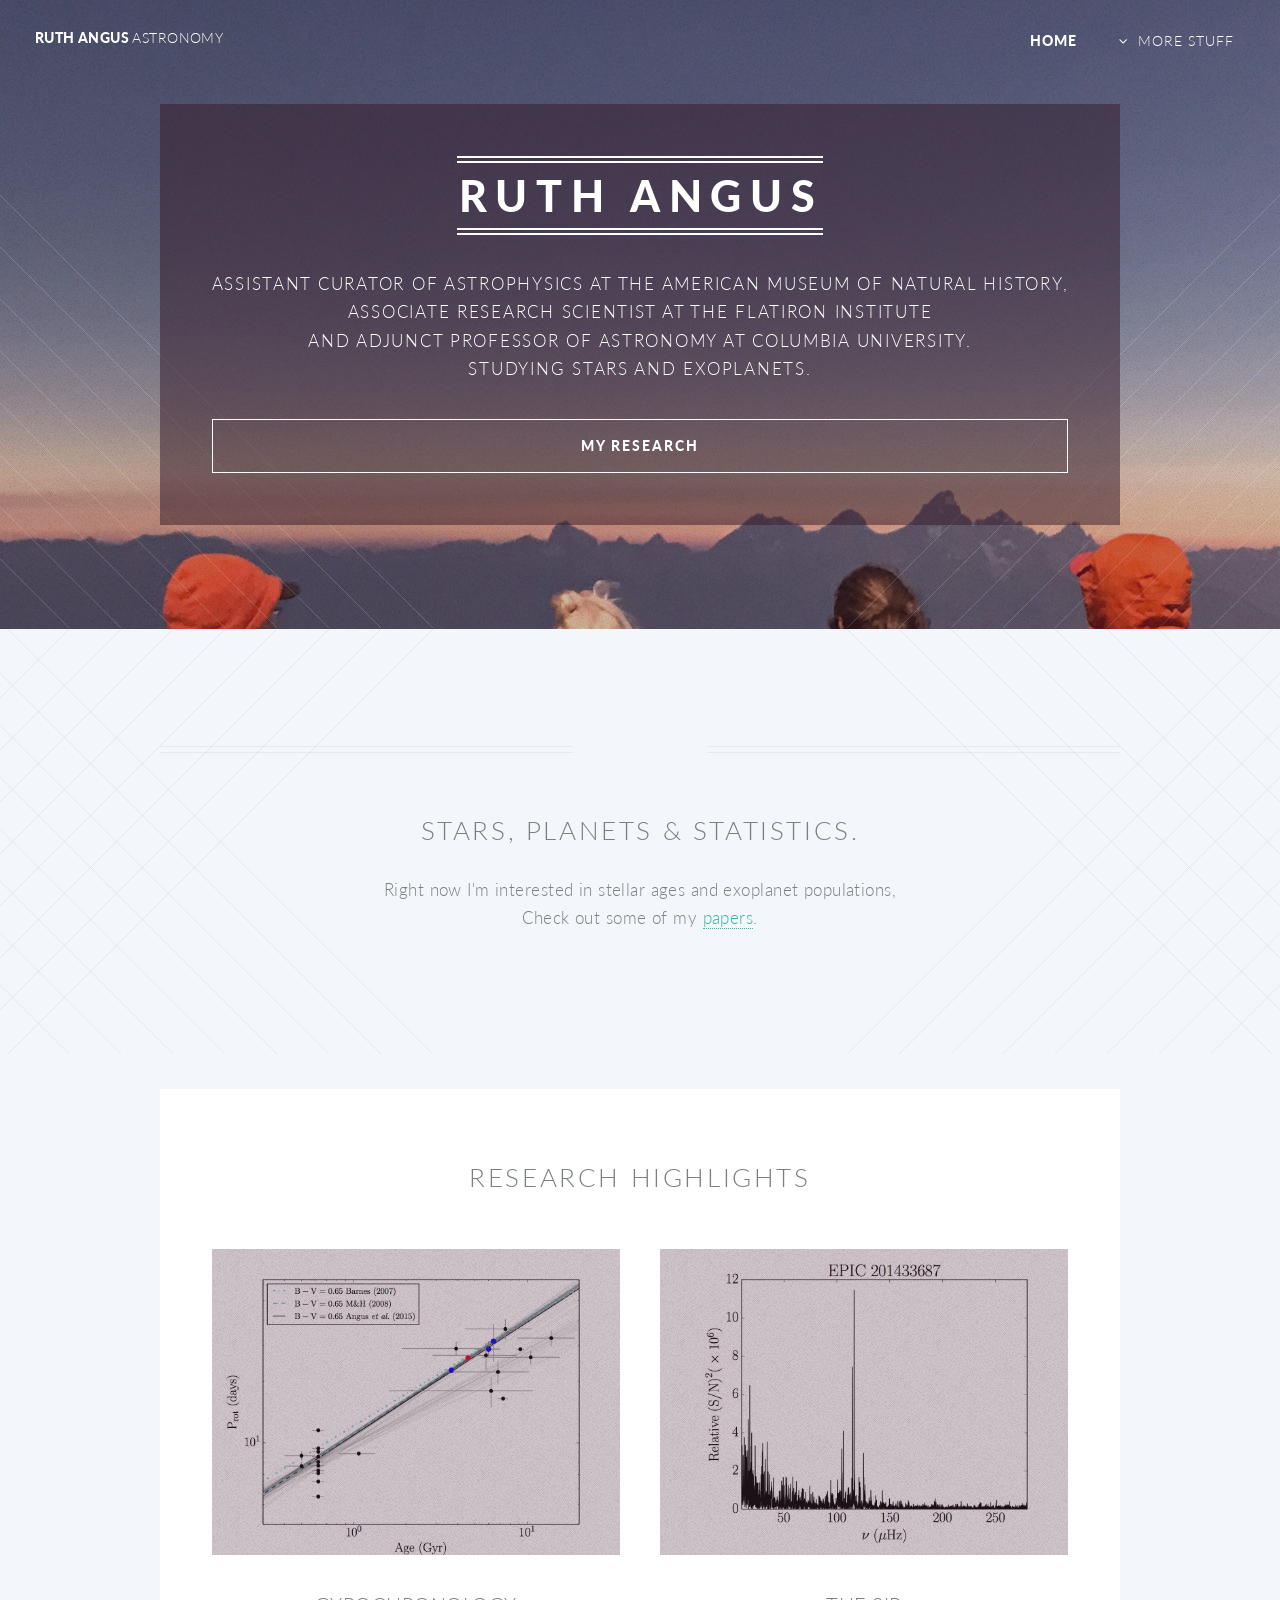
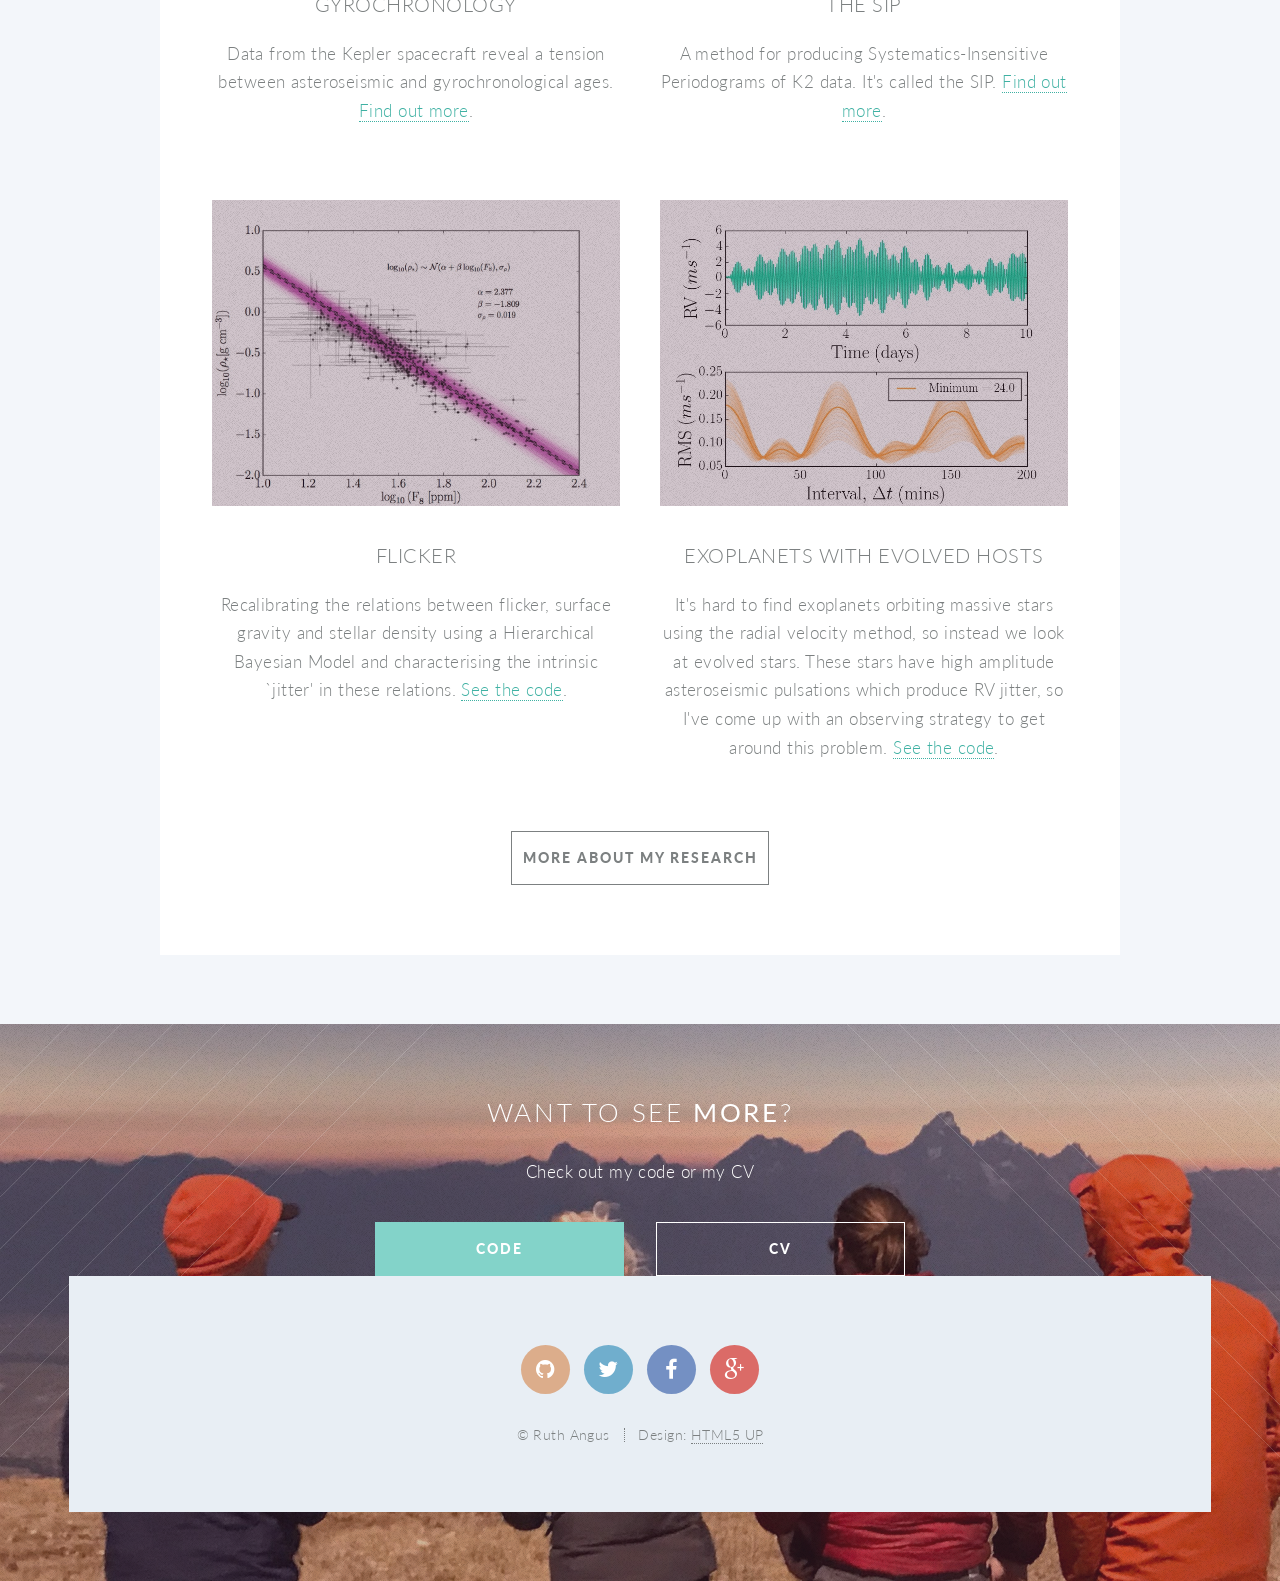
==== index.html @ 29258c23 "wording" ====
<!DOCTYPE HTML>
<!--
	Twenty by HTML5 UP
	html5up.net | @n33co
	Free for personal and commercial use under the CCA 3.0 license (html5up.net/license)
-->
<html>
	<head>
		<title>ruth angus</title>
		<meta charset="utf-8" />
		<meta name="viewport" content="width=device-width, initial-scale=1" />
		<!--[if lte IE 8]><script src="assets/js/ie/html5shiv.js"></script><![endif]-->
		<link rel="stylesheet" href="assets/css/main.css" />
		<!--[if lte IE 8]><link rel="stylesheet" href="assets/css/ie8.css" /><![endif]-->
		<!--[if lte IE 9]><link rel="stylesheet" href="assets/css/ie9.css" /><![endif]-->
	</head>
	<body class="index">
		<div id="page-wrapper">

			<!-- Header -->
				<header id="header" class="alt">
					<h1 id="logo"><a href="index.html">RUTH ANGUS <span>ASTRONOMY</span></a></h1>
					<nav id="nav">
						<ul>
							<li class="current"><a href="index.html">Home</a></li>
							<li class="submenu">
								<a href="#">More stuff</a>
								<ul>
									<li><a href="research.html">Research</a></li>
									<li><a href="outreach.html">Outreach</a></li>
									<li><a href="cv.html">CV</a></li>
										</ul>
									</li>
								</ul>
							</li>
						</ul>
					</nav>
				</header>

			<!-- Banner -->
				<section id="banner">

					<!--
						".inner" is set up as an inline-block so it automatically expands
						in both directions to fit whatever's inside it. This means it won't
						automatically wrap lines, so be sure to use line breaks where
						appropriate (<br />).
					-->
					<div class="inner">

						<header>
							<h2>RUTH ANGUS</h2>
						</header>
						<p>Assistant Curator of Astrophysics at the American Museum of Natural History,
						<br />
						<p>Associate Research Scientist at the Flatiron Institute
						<br />
						<p>and Adjunct Professor of Astronomy at Columbia University.
						<br />
                        studying stars and exoplanets.</p>
						<footer>
							<ul class="buttons vertical">
								<li><a href="#main" class="button fit scrolly">My research</a></li>
							</ul>
						</footer>

					</div>

				</section>

			<!-- Main -->
				<article id="main">

					<header class="special container">
						<h2>Stars, planets & statistics.
						</h2>
						<p>
						Right now I'm interested in stellar ages and exoplanet populations,
						<br />
						Check out some of my  <a href="http://arxiv.org/find/all/1/all:+AND+ruth+angus/0/1/0/all/0/1">papers</a>.</p>
					</header>

								</div>
							</div>

							<footer class="major">
							</footer>

						</section>

				</article>

				</section>

					<!-- Three -->
						<section class="wrapper style3 container special">

							<header class="major">
								<h2>Research highlights</h2>
							</header>

							<div class="row">
								<div class="6u 12u(narrower)">

									<section>
										<a href="#" class="image featured"><img src="images/pic01.jpg" alt="" /></a>
										<header>
											<h3>Gyrochronology</h3>
										</header>
										<p>
										Data from the Kepler spacecraft reveal a tension between asteroseismic
										and gyrochronological ages.
										<a href="http://ruthangus.github.io/research.html">Find out more</a>.
										</p>
									</section>

								</div>
								<div class="6u 12u(narrower)">

									<section>
										<a href="#" class="image featured"><img src="images/pic02.jpg" alt="" /></a>
										<header>
											<h3>the SIP</h3>
										</header>
										<p>A method for producing Systematics-Insensitive Periodograms of K2 data.
										It's called the SIP.
										<a href="http://ruthangus.github.io/research.html">Find out more</a>.
										</p>
									</section>

								</div>
							</div>
							<div class="row">
								<div class="6u 12u(narrower)">

									<section>
										<a href="#" class="image featured"><img src="images/pic03.jpg" alt="" /></a>
										<header>
											<h3>Flicker</h3>
										</header>
										<p>Recalibrating the relations between flicker, surface gravity and stellar density
										using a Hierarchical Bayesian Model and characterising the intrinsic `jitter' in these relations.
										<a href="https://github.com/ruthangus/flicker">See the code</a>.
										</p>
									</section>

								</div>
								<div class="6u 12u(narrower)">

									<section>
										<a href="#" class="image featured"><img src="images/pic04.jpg" alt="" /></a>
										<header>
											<h3>Exoplanets with evolved hosts</h3>
										</header>
										<p>It's hard to find exoplanets orbiting massive stars using the radial velocity method,
										so instead we look at evolved stars. These stars have high amplitude asteroseismic pulsations
										which produce RV jitter, so I've come up with an observing strategy to get around this problem.
										<a href="https://github.com/ruthangus/Subgiants">See the code</a>.
										</p>
									</section>

								</div>
							</div>

							<footer class="major">
								<ul class="buttons">
									<li><a href="#" class="button">More about my research</a></li>
								</ul>
							</footer>

						</section>

				</article>

			<!-- CTA -->
				<section id="cta">

					<header>
						<h2>Want to see <strong>more</strong>?</h2>
						<p>Check out my code or my CV</p>
					</header>
					<footer>
						<ul class="buttons">
							<li><a href="https://github.com/RuthAngus" class="button special">code</a></li>
							<li><a href="http://ruthangus.github.io/cv.pdf" class="button">CV</a></li>
						</ul>
					</footer>


			<!-- Footer -->
				<footer id="footer">

					<ul class="icons">
						<li><a href="https://github.com/RuthAngus" class="icon circle fa-github"><span class="label">Github</span></a></li>
						<li><a href="https://twitter.com/ruthangus" class="icon circle fa-twitter"><span class="label">Twitter</span></a></li>
						<li><a href="https://www.facebook.com/ruth.angus" class="icon circle fa-facebook"><span class="label">Facebook</span></a></li>
						<li><a href="https://plus.google.com/u/1/105074351423505759080/posts" class="icon circle fa-google-plus"><span class="label">Google+</span></a></li>
					</ul>

					<ul class="copyright">
						<li>&copy; Ruth Angus</li><li>Design: <a href="http://html5up.net">HTML5 UP</a></li>
					</ul>

				</footer>

		</div>

		<!-- Scripts -->
			<script src="assets/js/jquery.min.js"></script>
			<script src="assets/js/jquery.dropotron.min.js"></script>
			<script src="assets/js/jquery.scrolly.min.js"></script>
			<script src="assets/js/jquery.scrollgress.min.js"></script>
			<script src="assets/js/skel.min.js"></script>
			<script src="assets/js/util.js"></script>
			<!--[if lte IE 8]><script src="assets/js/ie/respond.min.js"></script><![endif]-->
			<script src="assets/js/main.js"></script>

	</body>
</html>
---- assets/css/main.css ----
@import url("font-awesome.min.css");
@import url("http://fonts.googleapis.com/css?family=Lato:300,400,900");

/*
	Twenty by HTML5 UP
	html5up.net | @n33co
	Free for personal and commercial use under the CCA 3.0 license (html5up.net/license)
*/

/* Reset */

	html, body, div, span, applet, object, iframe, h1, h2, h3, h4, h5, h6, p, blockquote, pre, a, abbr, acronym, address, big, cite, code, del, dfn, em, img, ins, kbd, q, s, samp, small, strike, strong, sub, sup, tt, var, b, u, i, center, dl, dt, dd, ol, ul, li, fieldset, form, label, legend, table, caption, tbody, tfoot, thead, tr, th, td, article, aside, canvas, details, embed, figure, figcaption, footer, header, hgroup, menu, nav, output, ruby, section, summary, time, mark, audio, video {
		margin: 0;
		padding: 0;
		border: 0;
		font-size: 100%;
		font: inherit;
		vertical-align: baseline;
	}

	article, aside, details, figcaption, figure, footer, header, hgroup, menu, nav, section {
		display: block;
	}

	body {
		line-height: 1;
	}

	ol, ul {
		list-style: none;
	}

	blockquote, q {
		quotes: none;
	}

	blockquote:before, blockquote:after, q:before, q:after {
		content: '';
		content: none;
	}

	table {
		border-collapse: collapse;
		border-spacing: 0;
	}

	body {
		-webkit-text-size-adjust: none;
	}

/* Box Model */

	*, *:before, *:after {
		-moz-box-sizing: border-box;
		-webkit-box-sizing: border-box;
		box-sizing: border-box;
	}

/* Containers */

	.container {
		margin-left: auto;
		margin-right: auto;
	}

	.container.\31 25\25 {
		width: 100%;
		max-width: 1750px;
		min-width: 1400px;
	}

	.container.\37 5\25 {
		width: 1050px;
	}

	.container.\35 0\25 {
		width: 700px;
	}

	.container.\32 5\25 {
		width: 350px;
	}

	.container {
		width: 1400px;
	}

	@media screen and (max-width: 1680px) {

		.container.\31 25\25 {
			width: 100%;
			max-width: 1500px;
			min-width: 1200px;
		}

		.container.\37 5\25 {
			width: 900px;
		}

		.container.\35 0\25 {
			width: 600px;
		}

		.container.\32 5\25 {
			width: 300px;
		}

		.container {
			width: 1200px;
		}

	}

	@media screen and (max-width: 1280px) {

		.container.\31 25\25 {
			width: 100%;
			max-width: 1200px;
			min-width: 960px;
		}

		.container.\37 5\25 {
			width: 720px;
		}

		.container.\35 0\25 {
			width: 480px;
		}

		.container.\32 5\25 {
			width: 240px;
		}

		.container {
			width: 960px;
		}

	}

	@media screen and (max-width: 980px) {

		.container.\31 25\25 {
			width: 100%;
			max-width: 118.75%;
			min-width: 95%;
		}

		.container.\37 5\25 {
			width: 71.25%;
		}

		.container.\35 0\25 {
			width: 47.5%;
		}

		.container.\32 5\25 {
			width: 23.75%;
		}

		.container {
			width: 95%;
		}

	}

	@media screen and (max-width: 840px) {

		.container.\31 25\25 {
			width: 100%;
			max-width: 118.75%;
			min-width: 95%;
		}

		.container.\37 5\25 {
			width: 71.25%;
		}

		.container.\35 0\25 {
			width: 47.5%;
		}

		.container.\32 5\25 {
			width: 23.75%;
		}

		.container {
			width: 95% !important;
		}

	}

	@media screen and (max-width: 736px) {

		.container.\31 25\25 {
			width: 100%;
			max-width: 125%;
			min-width: 100%;
		}

		.container.\37 5\25 {
			width: 75%;
		}

		.container.\35 0\25 {
			width: 50%;
		}

		.container.\32 5\25 {
			width: 25%;
		}

		.container {
			width: 100% !important;
		}

	}

/* Grid */

	.row {
		border-bottom: solid 1px transparent;
		-moz-box-sizing: border-box;
		-webkit-box-sizing: border-box;
		box-sizing: border-box;
	}

	.row > * {
		float: left;
		-moz-box-sizing: border-box;
		-webkit-box-sizing: border-box;
		box-sizing: border-box;
	}

	.row:after, .row:before {
		content: '';
		display: block;
		clear: both;
		height: 0;
	}

	.row.uniform > * > :first-child {
		margin-top: 0;
	}

	.row.uniform > * > :last-child {
		margin-bottom: 0;
	}

	.row.\30 \25 > * {
		padding: 0px 0 0 0px;
	}

	.row.\30 \25 {
		margin: 0px 0 -1px 0px;
	}

	.row.uniform.\30 \25 > * {
		padding: 0px 0 0 0px;
	}

	.row.uniform.\30 \25 {
		margin: 0px 0 -1px 0px;
	}

	.row > * {
		padding: 50px 0 0 50px;
	}

	.row {
		margin: -50px 0 -1px -50px;
	}

	.row.uniform > * {
		padding: 50px 0 0 50px;
	}

	.row.uniform {
		margin: -50px 0 -1px -50px;
	}

	.row.\32 00\25 > * {
		padding: 100px 0 0 100px;
	}

	.row.\32 00\25 {
		margin: -100px 0 -1px -100px;
	}

	.row.uniform.\32 00\25 > * {
		padding: 100px 0 0 100px;
	}

	.row.uniform.\32 00\25 {
		margin: -100px 0 -1px -100px;
	}

	.row.\31 50\25 > * {
		padding: 75px 0 0 75px;
	}

	.row.\31 50\25 {
		margin: -75px 0 -1px -75px;
	}

	.row.uniform.\31 50\25 > * {
		padding: 75px 0 0 75px;
	}

	.row.uniform.\31 50\25 {
		margin: -75px 0 -1px -75px;
	}

	.row.\35 0\25 > * {
		padding: 25px 0 0 25px;
	}

	.row.\35 0\25 {
		margin: -25px 0 -1px -25px;
	}

	.row.uniform.\35 0\25 > * {
		padding: 25px 0 0 25px;
	}

	.row.uniform.\35 0\25 {
		margin: -25px 0 -1px -25px;
	}

	.row.\32 5\25 > * {
		padding: 12.5px 0 0 12.5px;
	}

	.row.\32 5\25 {
		margin: -12.5px 0 -1px -12.5px;
	}

	.row.uniform.\32 5\25 > * {
		padding: 12.5px 0 0 12.5px;
	}

	.row.uniform.\32 5\25 {
		margin: -12.5px 0 -1px -12.5px;
	}

	.\31 2u, .\31 2u\24 {
		width: 100%;
		clear: none;
		margin-left: 0;
	}

	.\31 1u, .\31 1u\24 {
		width: 91.6666666667%;
		clear: none;
		margin-left: 0;
	}

	.\31 0u, .\31 0u\24 {
		width: 83.3333333333%;
		clear: none;
		margin-left: 0;
	}

	.\39 u, .\39 u\24 {
		width: 75%;
		clear: none;
		margin-left: 0;
	}

	.\38 u, .\38 u\24 {
		width: 66.6666666667%;
		clear: none;
		margin-left: 0;
	}

	.\37 u, .\37 u\24 {
		width: 58.3333333333%;
		clear: none;
		margin-left: 0;
	}

	.\36 u, .\36 u\24 {
		width: 50%;
		clear: none;
		margin-left: 0;
	}

	.\35 u, .\35 u\24 {
		width: 41.6666666667%;
		clear: none;
		margin-left: 0;
	}

	.\34 u, .\34 u\24 {
		width: 33.3333333333%;
		clear: none;
		margin-left: 0;
	}

	.\33 u, .\33 u\24 {
		width: 25%;
		clear: none;
		margin-left: 0;
	}

	.\32 u, .\32 u\24 {
		width: 16.6666666667%;
		clear: none;
		margin-left: 0;
	}

	.\31 u, .\31 u\24 {
		width: 8.3333333333%;
		clear: none;
		margin-left: 0;
	}

	.\31 2u\24 + *,
	.\31 1u\24 + *,
	.\31 0u\24 + *,
	.\39 u\24 + *,
	.\38 u\24 + *,
	.\37 u\24 + *,
	.\36 u\24 + *,
	.\35 u\24 + *,
	.\34 u\24 + *,
	.\33 u\24 + *,
	.\32 u\24 + *,
	.\31 u\24 + * {
		clear: left;
	}

	.\-11u {
		margin-left: 91.66667%;
	}

	.\-10u {
		margin-left: 83.33333%;
	}

	.\-9u {
		margin-left: 75%;
	}

	.\-8u {
		margin-left: 66.66667%;
	}

	.\-7u {
		margin-left: 58.33333%;
	}

	.\-6u {
		margin-left: 50%;
	}

	.\-5u {
		margin-left: 41.66667%;
	}

	.\-4u {
		margin-left: 33.33333%;
	}

	.\-3u {
		margin-left: 25%;
	}

	.\-2u {
		margin-left: 16.66667%;
	}

	.\-1u {
		margin-left: 8.33333%;
	}

	@media screen and (max-width: 1680px) {

		.row > * {
			padding: 40px 0 0 40px;
		}

		.row {
			margin: -40px 0 -1px -40px;
		}

		.row.uniform > * {
			padding: 40px 0 0 40px;
		}

		.row.uniform {
			margin: -40px 0 -1px -40px;
		}

		.row.\32 00\25 > * {
			padding: 80px 0 0 80px;
		}

		.row.\32 00\25 {
			margin: -80px 0 -1px -80px;
		}

		.row.uniform.\32 00\25 > * {
			padding: 80px 0 0 80px;
		}

		.row.uniform.\32 00\25 {
			margin: -80px 0 -1px -80px;
		}

		.row.\31 50\25 > * {
			padding: 60px 0 0 60px;
		}

		.row.\31 50\25 {
			margin: -60px 0 -1px -60px;
		}

		.row.uniform.\31 50\25 > * {
			padding: 60px 0 0 60px;
		}

		.row.uniform.\31 50\25 {
			margin: -60px 0 -1px -60px;
		}

		.row.\35 0\25 > * {
			padding: 20px 0 0 20px;
		}

		.row.\35 0\25 {
			margin: -20px 0 -1px -20px;
		}

		.row.uniform.\35 0\25 > * {
			padding: 20px 0 0 20px;
		}

		.row.uniform.\35 0\25 {
			margin: -20px 0 -1px -20px;
		}

		.row.\32 5\25 > * {
			padding: 10px 0 0 10px;
		}

		.row.\32 5\25 {
			margin: -10px 0 -1px -10px;
		}

		.row.uniform.\32 5\25 > * {
			padding: 10px 0 0 10px;
		}

		.row.uniform.\32 5\25 {
			margin: -10px 0 -1px -10px;
		}

		.\31 2u\28wide\29, .\31 2u\24\28wide\29 {
			width: 100%;
			clear: none;
			margin-left: 0;
		}

		.\31 1u\28wide\29, .\31 1u\24\28wide\29 {
			width: 91.6666666667%;
			clear: none;
			margin-left: 0;
		}

		.\31 0u\28wide\29, .\31 0u\24\28wide\29 {
			width: 83.3333333333%;
			clear: none;
			margin-left: 0;
		}

		.\39 u\28wide\29, .\39 u\24\28wide\29 {
			width: 75%;
			clear: none;
			margin-left: 0;
		}

		.\38 u\28wide\29, .\38 u\24\28wide\29 {
			width: 66.6666666667%;
			clear: none;
			margin-left: 0;
		}

		.\37 u\28wide\29, .\37 u\24\28wide\29 {
			width: 58.3333333333%;
			clear: none;
			margin-left: 0;
		}

		.\36 u\28wide\29, .\36 u\24\28wide\29 {
			width: 50%;
			clear: none;
			margin-left: 0;
		}

		.\35 u\28wide\29, .\35 u\24\28wide\29 {
			width: 41.6666666667%;
			clear: none;
			margin-left: 0;
		}

		.\34 u\28wide\29, .\34 u\24\28wide\29 {
			width: 33.3333333333%;
			clear: none;
			margin-left: 0;
		}

		.\33 u\28wide\29, .\33 u\24\28wide\29 {
			width: 25%;
			clear: none;
			margin-left: 0;
		}

		.\32 u\28wide\29, .\32 u\24\28wide\29 {
			width: 16.6666666667%;
			clear: none;
			margin-left: 0;
		}

		.\31 u\28wide\29, .\31 u\24\28wide\29 {
			width: 8.3333333333%;
			clear: none;
			margin-left: 0;
		}

		.\31 2u\24\28wide\29 + *,
		.\31 1u\24\28wide\29 + *,
		.\31 0u\24\28wide\29 + *,
		.\39 u\24\28wide\29 + *,
		.\38 u\24\28wide\29 + *,
		.\37 u\24\28wide\29 + *,
		.\36 u\24\28wide\29 + *,
		.\35 u\24\28wide\29 + *,
		.\34 u\24\28wide\29 + *,
		.\33 u\24\28wide\29 + *,
		.\32 u\24\28wide\29 + *,
		.\31 u\24\28wide\29 + * {
			clear: left;
		}

		.\-11u\28wide\29 {
			margin-left: 91.66667%;
		}

		.\-10u\28wide\29 {
			margin-left: 83.33333%;
		}

		.\-9u\28wide\29 {
			margin-left: 75%;
		}

		.\-8u\28wide\29 {
			margin-left: 66.66667%;
		}

		.\-7u\28wide\29 {
			margin-left: 58.33333%;
		}

		.\-6u\28wide\29 {
			margin-left: 50%;
		}

		.\-5u\28wide\29 {
			margin-left: 41.66667%;
		}

		.\-4u\28wide\29 {
			margin-left: 33.33333%;
		}

		.\-3u\28wide\29 {
			margin-left: 25%;
		}

		.\-2u\28wide\29 {
			margin-left: 16.66667%;
		}

		.\-1u\28wide\29 {
			margin-left: 8.33333%;
		}

	}

	@media screen and (max-width: 1280px) {

		.row > * {
			padding: 40px 0 0 40px;
		}

		.row {
			margin: -40px 0 -1px -40px;
		}

		.row.uniform > * {
			padding: 40px 0 0 40px;
		}

		.row.uniform {
			margin: -40px 0 -1px -40px;
		}

		.row.\32 00\25 > * {
			padding: 80px 0 0 80px;
		}

		.row.\32 00\25 {
			margin: -80px 0 -1px -80px;
		}

		.row.uniform.\32 00\25 > * {
			padding: 80px 0 0 80px;
		}

		.row.uniform.\32 00\25 {
			margin: -80px 0 -1px -80px;
		}

		.row.\31 50\25 > * {
			padding: 60px 0 0 60px;
		}

		.row.\31 50\25 {
			margin: -60px 0 -1px -60px;
		}

		.row.uniform.\31 50\25 > * {
			padding: 60px 0 0 60px;
		}

		.row.uniform.\31 50\25 {
			margin: -60px 0 -1px -60px;
		}

		.row.\35 0\25 > * {
			padding: 20px 0 0 20px;
		}

		.row.\35 0\25 {
			margin: -20px 0 -1px -20px;
		}

		.row.uniform.\35 0\25 > * {
			padding: 20px 0 0 20px;
		}

		.row.uniform.\35 0\25 {
			margin: -20px 0 -1px -20px;
		}

		.row.\32 5\25 > * {
			padding: 10px 0 0 10px;
		}

		.row.\32 5\25 {
			margin: -10px 0 -1px -10px;
		}

		.row.uniform.\32 5\25 > * {
			padding: 10px 0 0 10px;
		}

		.row.uniform.\32 5\25 {
			margin: -10px 0 -1px -10px;
		}

		.\31 2u\28normal\29, .\31 2u\24\28normal\29 {
			width: 100%;
			clear: none;
			margin-left: 0;
		}

		.\31 1u\28normal\29, .\31 1u\24\28normal\29 {
			width: 91.6666666667%;
			clear: none;
			margin-left: 0;
		}

		.\31 0u\28normal\29, .\31 0u\24\28normal\29 {
			width: 83.3333333333%;
			clear: none;
			margin-left: 0;
		}

		.\39 u\28normal\29, .\39 u\24\28normal\29 {
			width: 75%;
			clear: none;
			margin-left: 0;
		}

		.\38 u\28normal\29, .\38 u\24\28normal\29 {
			width: 66.6666666667%;
			clear: none;
			margin-left: 0;
		}

		.\37 u\28normal\29, .\37 u\24\28normal\29 {
			width: 58.3333333333%;
			clear: none;
			margin-left: 0;
		}

		.\36 u\28normal\29, .\36 u\24\28normal\29 {
			width: 50%;
			clear: none;
			margin-left: 0;
		}

		.\35 u\28normal\29, .\35 u\24\28normal\29 {
			width: 41.6666666667%;
			clear: none;
			margin-left: 0;
		}

		.\34 u\28normal\29, .\34 u\24\28normal\29 {
			width: 33.3333333333%;
			clear: none;
			margin-left: 0;
		}

		.\33 u\28normal\29, .\33 u\24\28normal\29 {
			width: 25%;
			clear: none;
			margin-left: 0;
		}

		.\32 u\28normal\29, .\32 u\24\28normal\29 {
			width: 16.6666666667%;
			clear: none;
			margin-left: 0;
		}

		.\31 u\28normal\29, .\31 u\24\28normal\29 {
			width: 8.3333333333%;
			clear: none;
			margin-left: 0;
		}

		.\31 2u\24\28normal\29 + *,
		.\31 1u\24\28normal\29 + *,
		.\31 0u\24\28normal\29 + *,
		.\39 u\24\28normal\29 + *,
		.\38 u\24\28normal\29 + *,
		.\37 u\24\28normal\29 + *,
		.\36 u\24\28normal\29 + *,
		.\35 u\24\28normal\29 + *,
		.\34 u\24\28normal\29 + *,
		.\33 u\24\28normal\29 + *,
		.\32 u\24\28normal\29 + *,
		.\31 u\24\28normal\29 + * {
			clear: left;
		}

		.\-11u\28normal\29 {
			margin-left: 91.66667%;
		}

		.\-10u\28normal\29 {
			margin-left: 83.33333%;
		}

		.\-9u\28normal\29 {
			margin-left: 75%;
		}

		.\-8u\28normal\29 {
			margin-left: 66.66667%;
		}

		.\-7u\28normal\29 {
			margin-left: 58.33333%;
		}

		.\-6u\28normal\29 {
			margin-left: 50%;
		}

		.\-5u\28normal\29 {
			margin-left: 41.66667%;
		}

		.\-4u\28normal\29 {
			margin-left: 33.33333%;
		}

		.\-3u\28normal\29 {
			margin-left: 25%;
		}

		.\-2u\28normal\29 {
			margin-left: 16.66667%;
		}

		.\-1u\28normal\29 {
			margin-left: 8.33333%;
		}

	}

	@media screen and (max-width: 980px) {

		.row > * {
			padding: 30px 0 0 30px;
		}

		.row {
			margin: -30px 0 -1px -30px;
		}

		.row.uniform > * {
			padding: 30px 0 0 30px;
		}

		.row.uniform {
			margin: -30px 0 -1px -30px;
		}

		.row.\32 00\25 > * {
			padding: 60px 0 0 60px;
		}

		.row.\32 00\25 {
			margin: -60px 0 -1px -60px;
		}

		.row.uniform.\32 00\25 > * {
			padding: 60px 0 0 60px;
		}

		.row.uniform.\32 00\25 {
			margin: -60px 0 -1px -60px;
		}

		.row.\31 50\25 > * {
			padding: 45px 0 0 45px;
		}

		.row.\31 50\25 {
			margin: -45px 0 -1px -45px;
		}

		.row.uniform.\31 50\25 > * {
			padding: 45px 0 0 45px;
		}

		.row.uniform.\31 50\25 {
			margin: -45px 0 -1px -45px;
		}

		.row.\35 0\25 > * {
			padding: 15px 0 0 15px;
		}

		.row.\35 0\25 {
			margin: -15px 0 -1px -15px;
		}

		.row.uniform.\35 0\25 > * {
			padding: 15px 0 0 15px;
		}

		.row.uniform.\35 0\25 {
			margin: -15px 0 -1px -15px;
		}

		.row.\32 5\25 > * {
			padding: 7.5px 0 0 7.5px;
		}

		.row.\32 5\25 {
			margin: -7.5px 0 -1px -7.5px;
		}

		.row.uniform.\32 5\25 > * {
			padding: 7.5px 0 0 7.5px;
		}

		.row.uniform.\32 5\25 {
			margin: -7.5px 0 -1px -7.5px;
		}

		.\31 2u\28narrow\29, .\31 2u\24\28narrow\29 {
			width: 100%;
			clear: none;
			margin-left: 0;
		}

		.\31 1u\28narrow\29, .\31 1u\24\28narrow\29 {
			width: 91.6666666667%;
			clear: none;
			margin-left: 0;
		}

		.\31 0u\28narrow\29, .\31 0u\24\28narrow\29 {
			width: 83.3333333333%;
			clear: none;
			margin-left: 0;
		}

		.\39 u\28narrow\29, .\39 u\24\28narrow\29 {
			width: 75%;
			clear: none;
			margin-left: 0;
		}

		.\38 u\28narrow\29, .\38 u\24\28narrow\29 {
			width: 66.6666666667%;
			clear: none;
			margin-left: 0;
		}

		.\37 u\28narrow\29, .\37 u\24\28narrow\29 {
			width: 58.3333333333%;
			clear: none;
			margin-left: 0;
		}

		.\36 u\28narrow\29, .\36 u\24\28narrow\29 {
			width: 50%;
			clear: none;
			margin-left: 0;
		}

		.\35 u\28narrow\29, .\35 u\24\28narrow\29 {
			width: 41.6666666667%;
			clear: none;
			margin-left: 0;
		}

		.\34 u\28narrow\29, .\34 u\24\28narrow\29 {
			width: 33.3333333333%;
			clear: none;
			margin-left: 0;
		}

		.\33 u\28narrow\29, .\33 u\24\28narrow\29 {
			width: 25%;
			clear: none;
			margin-left: 0;
		}

		.\32 u\28narrow\29, .\32 u\24\28narrow\29 {
			width: 16.6666666667%;
			clear: none;
			margin-left: 0;
		}

		.\31 u\28narrow\29, .\31 u\24\28narrow\29 {
			width: 8.3333333333%;
			clear: none;
			margin-left: 0;
		}

		.\31 2u\24\28narrow\29 + *,
		.\31 1u\24\28narrow\29 + *,
		.\31 0u\24\28narrow\29 + *,
		.\39 u\24\28narrow\29 + *,
		.\38 u\24\28narrow\29 + *,
		.\37 u\24\28narrow\29 + *,
		.\36 u\24\28narrow\29 + *,
		.\35 u\24\28narrow\29 + *,
		.\34 u\24\28narrow\29 + *,
		.\33 u\24\28narrow\29 + *,
		.\32 u\24\28narrow\29 + *,
		.\31 u\24\28narrow\29 + * {
			clear: left;
		}

		.\-11u\28narrow\29 {
			margin-left: 91.66667%;
		}

		.\-10u\28narrow\29 {
			margin-left: 83.33333%;
		}

		.\-9u\28narrow\29 {
			margin-left: 75%;
		}

		.\-8u\28narrow\29 {
			margin-left: 66.66667%;
		}

		.\-7u\28narrow\29 {
			margin-left: 58.33333%;
		}

		.\-6u\28narrow\29 {
			margin-left: 50%;
		}

		.\-5u\28narrow\29 {
			margin-left: 41.66667%;
		}

		.\-4u\28narrow\29 {
			margin-left: 33.33333%;
		}

		.\-3u\28narrow\29 {
			margin-left: 25%;
		}

		.\-2u\28narrow\29 {
			margin-left: 16.66667%;
		}

		.\-1u\28narrow\29 {
			margin-left: 8.33333%;
		}

	}

	@media screen and (max-width: 840px) {

		.row > * {
			padding: 30px 0 0 30px;
		}

		.row {
			margin: -30px 0 -1px -30px;
		}

		.row.uniform > * {
			padding: 30px 0 0 30px;
		}

		.row.uniform {
			margin: -30px 0 -1px -30px;
		}

		.row.\32 00\25 > * {
			padding: 60px 0 0 60px;
		}

		.row.\32 00\25 {
			margin: -60px 0 -1px -60px;
		}

		.row.uniform.\32 00\25 > * {
			padding: 60px 0 0 60px;
		}

		.row.uniform.\32 00\25 {
			margin: -60px 0 -1px -60px;
		}

		.row.\31 50\25 > * {
			padding: 45px 0 0 45px;
		}

		.row.\31 50\25 {
			margin: -45px 0 -1px -45px;
		}

		.row.uniform.\31 50\25 > * {
			padding: 45px 0 0 45px;
		}

		.row.uniform.\31 50\25 {
			margin: -45px 0 -1px -45px;
		}

		.row.\35 0\25 > * {
			padding: 15px 0 0 15px;
		}

		.row.\35 0\25 {
			margin: -15px 0 -1px -15px;
		}

		.row.uniform.\35 0\25 > * {
			padding: 15px 0 0 15px;
		}

		.row.uniform.\35 0\25 {
			margin: -15px 0 -1px -15px;
		}

		.row.\32 5\25 > * {
			padding: 7.5px 0 0 7.5px;
		}

		.row.\32 5\25 {
			margin: -7.5px 0 -1px -7.5px;
		}

		.row.uniform.\32 5\25 > * {
			padding: 7.5px 0 0 7.5px;
		}

		.row.uniform.\32 5\25 {
			margin: -7.5px 0 -1px -7.5px;
		}

		.\31 2u\28narrower\29, .\31 2u\24\28narrower\29 {
			width: 100%;
			clear: none;
			margin-left: 0;
		}

		.\31 1u\28narrower\29, .\31 1u\24\28narrower\29 {
			width: 91.6666666667%;
			clear: none;
			margin-left: 0;
		}

		.\31 0u\28narrower\29, .\31 0u\24\28narrower\29 {
			width: 83.3333333333%;
			clear: none;
			margin-left: 0;
		}

		.\39 u\28narrower\29, .\39 u\24\28narrower\29 {
			width: 75%;
			clear: none;
			margin-left: 0;
		}

		.\38 u\28narrower\29, .\38 u\24\28narrower\29 {
			width: 66.6666666667%;
			clear: none;
			margin-left: 0;
		}

		.\37 u\28narrower\29, .\37 u\24\28narrower\29 {
			width: 58.3333333333%;
			clear: none;
			margin-left: 0;
		}

		.\36 u\28narrower\29, .\36 u\24\28narrower\29 {
			width: 50%;
			clear: none;
			margin-left: 0;
		}

		.\35 u\28narrower\29, .\35 u\24\28narrower\29 {
			width: 41.6666666667%;
			clear: none;
			margin-left: 0;
		}

		.\34 u\28narrower\29, .\34 u\24\28narrower\29 {
			width: 33.3333333333%;
			clear: none;
			margin-left: 0;
		}

		.\33 u\28narrower\29, .\33 u\24\28narrower\29 {
			width: 25%;
			clear: none;
			margin-left: 0;
		}

		.\32 u\28narrower\29, .\32 u\24\28narrower\29 {
			width: 16.6666666667%;
			clear: none;
			margin-left: 0;
		}

		.\31 u\28narrower\29, .\31 u\24\28narrower\29 {
			width: 8.3333333333%;
			clear: none;
			margin-left: 0;
		}

		.\31 2u\24\28narrower\29 + *,
		.\31 1u\24\28narrower\29 + *,
		.\31 0u\24\28narrower\29 + *,
		.\39 u\24\28narrower\29 + *,
		.\38 u\24\28narrower\29 + *,
		.\37 u\24\28narrower\29 + *,
		.\36 u\24\28narrower\29 + *,
		.\35 u\24\28narrower\29 + *,
		.\34 u\24\28narrower\29 + *,
		.\33 u\24\28narrower\29 + *,
		.\32 u\24\28narrower\29 + *,
		.\31 u\24\28narrower\29 + * {
			clear: left;
		}

		.\-11u\28narrower\29 {
			margin-left: 91.66667%;
		}

		.\-10u\28narrower\29 {
			margin-left: 83.33333%;
		}

		.\-9u\28narrower\29 {
			margin-left: 75%;
		}

		.\-8u\28narrower\29 {
			margin-left: 66.66667%;
		}

		.\-7u\28narrower\29 {
			margin-left: 58.33333%;
		}

		.\-6u\28narrower\29 {
			margin-left: 50%;
		}

		.\-5u\28narrower\29 {
			margin-left: 41.66667%;
		}

		.\-4u\28narrower\29 {
			margin-left: 33.33333%;
		}

		.\-3u\28narrower\29 {
			margin-left: 25%;
		}

		.\-2u\28narrower\29 {
			margin-left: 16.66667%;
		}

		.\-1u\28narrower\29 {
			margin-left: 8.33333%;
		}

	}

	@media screen and (max-width: 736px) {

		.row > * {
			padding: 30px 0 0 30px;
		}

		.row {
			margin: -30px 0 -1px -30px;
		}

		.row.uniform > * {
			padding: 30px 0 0 30px;
		}

		.row.uniform {
			margin: -30px 0 -1px -30px;
		}

		.row.\32 00\25 > * {
			padding: 60px 0 0 60px;
		}

		.row.\32 00\25 {
			margin: -60px 0 -1px -60px;
		}

		.row.uniform.\32 00\25 > * {
			padding: 60px 0 0 60px;
		}

		.row.uniform.\32 00\25 {
			margin: -60px 0 -1px -60px;
		}

		.row.\31 50\25 > * {
			padding: 45px 0 0 45px;
		}

		.row.\31 50\25 {
			margin: -45px 0 -1px -45px;
		}

		.row.uniform.\31 50\25 > * {
			padding: 45px 0 0 45px;
		}

		.row.uniform.\31 50\25 {
			margin: -45px 0 -1px -45px;
		}

		.row.\35 0\25 > * {
			padding: 15px 0 0 15px;
		}

		.row.\35 0\25 {
			margin: -15px 0 -1px -15px;
		}

		.row.uniform.\35 0\25 > * {
			padding: 15px 0 0 15px;
		}

		.row.uniform.\35 0\25 {
			margin: -15px 0 -1px -15px;
		}

		.row.\32 5\25 > * {
			padding: 7.5px 0 0 7.5px;
		}

		.row.\32 5\25 {
			margin: -7.5px 0 -1px -7.5px;
		}

		.row.uniform.\32 5\25 > * {
			padding: 7.5px 0 0 7.5px;
		}

		.row.uniform.\32 5\25 {
			margin: -7.5px 0 -1px -7.5px;
		}

		.\31 2u\28mobile\29, .\31 2u\24\28mobile\29 {
			width: 100%;
			clear: none;
			margin-left: 0;
		}

		.\31 1u\28mobile\29, .\31 1u\24\28mobile\29 {
			width: 91.6666666667%;
			clear: none;
			margin-left: 0;
		}

		.\31 0u\28mobile\29, .\31 0u\24\28mobile\29 {
			width: 83.3333333333%;
			clear: none;
			margin-left: 0;
		}

		.\39 u\28mobile\29, .\39 u\24\28mobile\29 {
			width: 75%;
			clear: none;
			margin-left: 0;
		}

		.\38 u\28mobile\29, .\38 u\24\28mobile\29 {
			width: 66.6666666667%;
			clear: none;
			margin-left: 0;
		}

		.\37 u\28mobile\29, .\37 u\24\28mobile\29 {
			width: 58.3333333333%;
			clear: none;
			margin-left: 0;
		}

		.\36 u\28mobile\29, .\36 u\24\28mobile\29 {
			width: 50%;
			clear: none;
			margin-left: 0;
		}

		.\35 u\28mobile\29, .\35 u\24\28mobile\29 {
			width: 41.6666666667%;
			clear: none;
			margin-left: 0;
		}

		.\34 u\28mobile\29, .\34 u\24\28mobile\29 {
			width: 33.3333333333%;
			clear: none;
			margin-left: 0;
		}

		.\33 u\28mobile\29, .\33 u\24\28mobile\29 {
			width: 25%;
			clear: none;
			margin-left: 0;
		}

		.\32 u\28mobile\29, .\32 u\24\28mobile\29 {
			width: 16.6666666667%;
			clear: none;
			margin-left: 0;
		}

		.\31 u\28mobile\29, .\31 u\24\28mobile\29 {
			width: 8.3333333333%;
			clear: none;
			margin-left: 0;
		}

		.\31 2u\24\28mobile\29 + *,
		.\31 1u\24\28mobile\29 + *,
		.\31 0u\24\28mobile\29 + *,
		.\39 u\24\28mobile\29 + *,
		.\38 u\24\28mobile\29 + *,
		.\37 u\24\28mobile\29 + *,
		.\36 u\24\28mobile\29 + *,
		.\35 u\24\28mobile\29 + *,
		.\34 u\24\28mobile\29 + *,
		.\33 u\24\28mobile\29 + *,
		.\32 u\24\28mobile\29 + *,
		.\31 u\24\28mobile\29 + * {
			clear: left;
		}

		.\-11u\28mobile\29 {
			margin-left: 91.66667%;
		}

		.\-10u\28mobile\29 {
			margin-left: 83.33333%;
		}

		.\-9u\28mobile\29 {
			margin-left: 75%;
		}

		.\-8u\28mobile\29 {
			margin-left: 66.66667%;
		}

		.\-7u\28mobile\29 {
			margin-left: 58.33333%;
		}

		.\-6u\28mobile\29 {
			margin-left: 50%;
		}

		.\-5u\28mobile\29 {
			margin-left: 41.66667%;
		}

		.\-4u\28mobile\29 {
			margin-left: 33.33333%;
		}

		.\-3u\28mobile\29 {
			margin-left: 25%;
		}

		.\-2u\28mobile\29 {
			margin-left: 16.66667%;
		}

		.\-1u\28mobile\29 {
			margin-left: 8.33333%;
		}

	}

/* Basic */

	body {
		background: #f3f6fa;
	}

		body.is-loading *, body.is-loading *:before, body.is-loading *:after {
			-moz-animation: none !important;
			-webkit-animation: none !important;
			-ms-animation: none !important;
			animation: none !important;
			-moz-transition: none !important;
			-webkit-transition: none !important;
			-ms-transition: none !important;
			transition: none !important;
		}

	body, input, select, textarea {
		color: #7c8081;
		font-family: 'Lato', sans-serif;
		font-size: 15pt;
		font-weight: 300;
		letter-spacing: 0.025em;
		line-height: 1.75em;
	}

	a {
		-moz-transition: color 0.2s ease-in-out, border-color 0.2s ease-in-out, background-color 0.2s ease-in-out;
		-webkit-transition: color 0.2s ease-in-out, border-color 0.2s ease-in-out, background-color 0.2s ease-in-out;
		-ms-transition: color 0.2s ease-in-out, border-color 0.2s ease-in-out, background-color 0.2s ease-in-out;
		transition: color 0.2s ease-in-out, border-color 0.2s ease-in-out, background-color 0.2s ease-in-out;
		color: #3fb1a3;
		text-decoration: none;
		border-bottom: dotted 1px;
	}

		a:hover {
			border-bottom-color: transparent;
		}

	strong, b {
		font-weight: 400;
	}

	p, ul, ol, dl, table, blockquote {
		margin: 0 0 2em 0;
	}

	h1, h2, h3, h4, h5, h6 {
		color: inherit;
		font-weight: 300;
		line-height: 1.75em;
		margin-bottom: 1em;
		text-transform: uppercase;
	}

		h1 a, h2 a, h3 a, h4 a, h5 a, h6 a {
			color: inherit;
			text-decoration: none;
			border: 0;
		}

	h2 {
		font-size: 1.5em;
		letter-spacing: 0.1em;
	}

	h3 {
		font-size: 1.15em;
		letter-spacing: 0.025em;
	}

	sub {
		font-size: 0.8em;
		position: relative;
		top: 0.5em;
	}

	sup {
		font-size: 0.8em;
		position: relative;
		top: -0.5em;
	}

	hr {
		border-top: solid 1px rgba(124, 128, 129, 0.2);
		border: 0;
		margin-bottom: 1.5em;
	}

	blockquote {
		border-left: solid 0.5em rgba(124, 128, 129, 0.2);
		font-style: italic;
		padding: 1em 0 1em 2em;
	}

/* Section/Article */

	section.special, article.special {
		text-align: center;
	}

	header.major {
		padding-bottom: 2em;
	}

	header.special {
		margin-bottom: 5em;
		padding-top: 7em;
		position: relative;
		text-align: center;
	}

		header.special:before, header.special:after {
			border-bottom: solid 1.5px;
			border-top: solid 1.5px;
			content: '';
			height: 7px;
			opacity: 0.1;
			position: absolute;
			top: 1.75em;
			width: 43%;
		}

		header.special:before {
			left: 0;
		}

		header.special:after {
			right: 0;
		}

		header.special h2 {
			margin-bottom: 0;
		}

		header.special h2 + p {
			margin-bottom: 0;
			padding-top: 1.5em;
		}

		header.special .icon {
			cursor: default;
			height: 7em;
			left: 0;
			position: absolute;
			text-align: center;
			top: 1em;
			width: 100%;
		}

			header.special .icon:before {
				font-size: 3.5em;
				opacity: 0.35;
			}

	footer > :last-child {
		margin-bottom: 0;
	}

	footer.major {
		padding-top: 3em;
	}

/* Form */

	input[type="text"],
	input[type="password"],
	input[type="email"],
	textarea {
		-moz-transition: background-color 0.2s ease-in-out, border-color 0.2s ease-in-out;
		-webkit-transition: background-color 0.2s ease-in-out, border-color 0.2s ease-in-out;
		-ms-transition: background-color 0.2s ease-in-out, border-color 0.2s ease-in-out;
		transition: background-color 0.2s ease-in-out, border-color 0.2s ease-in-out;
		-moz-appearance: none;
		-webkit-appearance: none;
		-ms-appearance: none;
		appearance: none;
		background: none;
		border: solid 1px rgba(124, 128, 129, 0.2);
		color: inherit;
		display: block;
		padding: 0.75em;
		text-decoration: none;
		width: 100%;
		outline: 0;
	}

		input[type="text"]:focus,
		input[type="password"]:focus,
		input[type="email"]:focus,
		textarea:focus {
			border-color: #83d3c9;
		}

	input[type="text"],
	input[type="password"],
	input[type="email"] {
		line-height: 1em;
	}

	::-webkit-input-placeholder {
		color: inherit;
		opacity: 0.5;
		position: relative;
		top: 3px;
	}

	:-moz-placeholder {
		color: inherit;
		opacity: 0.5;
	}

	::-moz-placeholder {
		color: inherit;
		opacity: 0.5;
	}

	:-ms-input-placeholder {
		color: inherit;
		opacity: 0.5;
	}

	.formerize-placeholder {
		color: rgba(124, 128, 129, 0.5) !important;
	}

/* Image */

	.image {
		border: 0;
		position: relative;
	}

		.image:before {
			background: url("images/overlay.png");
			content: '';
			height: 100%;
			left: 0;
			position: absolute;
			top: 0;
			width: 100%;
		}

		.image.fit {
			display: block;
		}

			.image.fit img {
				display: block;
				width: 100%;
			}

		.image.featured {
			display: block;
			margin: 0 0 2em 0;
		}

			.image.featured img {
				display: block;
				width: 100%;
			}

/* Icon */

	.icon {
		text-decoration: none;
		position: relative;
	}

		.icon:before {
			-moz-osx-font-smoothing: grayscale;
			-webkit-font-smoothing: antialiased;
			font-family: FontAwesome;
			font-style: normal;
			font-weight: normal;
			text-transform: none !important;
		}

		.icon.circle {
			-moz-transition: all 0.2s ease-in-out;
			-webkit-transition: all 0.2s ease-in-out;
			-ms-transition: all 0.2s ease-in-out;
			transition: all 0.2s ease-in-out;
			border: 0;
			border-radius: 100%;
			display: inline-block;
			font-size: 1.25em;
			height: 2.25em;
			left: 0;
			line-height: 2.25em;
			text-align: center;
			text-decoration: none;
			top: 0;
			width: 2.25em;
		}

			.icon.circle:hover {
				top: -0.2em;
			}

			.icon.circle.fa-twitter {
				background: #70aecd;
				color: #fff;
			}

				.icon.circle.fa-twitter:hover {
					background: #7fb7d2;
				}

			.icon.circle.fa-facebook {
				background: #7490c3;
				color: #fff;
			}

				.icon.circle.fa-facebook:hover {
					background: #829bc9;
				}

			.icon.circle.fa-google-plus {
				background: #db6b67;
				color: #fff;
			}

				.icon.circle.fa-google-plus:hover {
					background: #df7b77;
				}

			.icon.circle.fa-github {
				background: #dcad8b;
				color: #fff;
			}

				.icon.circle.fa-github:hover {
					background: #e1b89b;
				}

			.icon.circle.fa-dribbble {
				background: #da83ae;
				color: #fff;
			}

				.icon.circle.fa-dribbble:hover {
					background: #df93b8;
				}

		.icon.featured {
			cursor: default;
			display: block;
			margin: 0 0 1.5em 0;
			opacity: 0.35;
			text-align: center;
		}

			.icon.featured:before {
				font-size: 5em;
				line-height: 1em;
			}

		.icon > .label {
			display: none;
		}

/* List */

	ol.default {
		list-style: decimal;
		padding-left: 1.25em;
	}

		ol.default li {
			padding-left: 0.25em;
		}

	ul.default {
		list-style: disc;
		padding-left: 1em;
	}

		ul.default li {
			padding-left: 0.5em;
		}

	ul.icons {
		cursor: default;
	}

		ul.icons li {
			display: inline-block;
			line-height: 1em;
			padding-left: 0.5em;
		}

			ul.icons li:first-child {
				padding-left: 0;
			}

	ul.featured-icons {
		cursor: default;
		margin: -0.75em 0 0 0;
		opacity: 0.35;
		overflow: hidden;
		position: relative;
	}

		ul.featured-icons li {
			display: block;
			float: left;
			text-align: center;
			width: 50%;
		}

			ul.featured-icons li .icon {
				display: inline-block;
				font-size: 6.25em;
				height: 1.25em;
				line-height: 1.25em;
				width: 1em;
			}

	ul.buttons {
		cursor: default;
	}

		ul.buttons:last-child {
			margin-bottom: 0;
		}

		ul.buttons li {
			display: inline-block;
			padding: 0 0 0 1.5em;
		}

			ul.buttons li:first-child {
				padding: 0;
			}

		ul.buttons.vertical li {
			display: block;
			padding: 1.5em 0 0 0;
		}

			ul.buttons.vertical li:first-child {
				padding: 0;
			}

/* Table */

	table {
		width: 100%;
	}

		table.default {
			width: 100%;
		}

			table.default tbody tr {
				border-bottom: solid 1px rgba(124, 128, 129, 0.2);
			}

			table.default td {
				padding: 0.5em 1em 0.5em 1em;
			}

			table.default th {
				font-weight: 400;
				padding: 0.5em 1em 0.5em 1em;
				text-align: left;
			}

			table.default thead {
				background: #7c8081;
				color: #fff;
			}

/* Button */

	input[type="button"],
	input[type="submit"],
	input[type="reset"],
	.button {
		-moz-appearance: none;
		-webkit-appearance: none;
		-ms-appearance: none;
		appearance: none;
		-moz-transition: color 0.2s ease-in-out, border-color 0.2s ease-in-out, background-color 0.2s ease-in-out;
		-webkit-transition: color 0.2s ease-in-out, border-color 0.2s ease-in-out, background-color 0.2s ease-in-out;
		-ms-transition: color 0.2s ease-in-out, border-color 0.2s ease-in-out, background-color 0.2s ease-in-out;
		transition: color 0.2s ease-in-out, border-color 0.2s ease-in-out, background-color 0.2s ease-in-out;
		background: none;
		border: solid 1px;
		color: inherit;
		cursor: pointer;
		display: inline-block;
		font-size: 0.8em;
		font-weight: 900;
		letter-spacing: 2px;
		min-width: 18em;
		padding: 0 0.75em;
		line-height: 3.75em;
		text-align: center;
		text-decoration: none;
		text-transform: uppercase;
	}

		input[type="button"]:hover,
		input[type="submit"]:hover,
		input[type="reset"]:hover,
		.button:hover {
			background: rgba(188, 202, 206, 0.15);
			border-color: inherit;
		}

		input[type="button"].special,
		input[type="submit"].special,
		input[type="reset"].special,
		.button.special {
			background: #83d3c9;
			border-color: #83d3c9;
			color: #fff !important;
		}

			input[type="button"].special:hover,
			input[type="submit"].special:hover,
			input[type="reset"].special:hover,
			.button.special:hover {
				background: #96dad1 !important;
				border-color: #96dad1 !important;
			}

		input[type="button"].fit,
		input[type="submit"].fit,
		input[type="reset"].fit,
		.button.fit {
			width: 100%;
		}

		input[type="button"].small,
		input[type="submit"].small,
		input[type="reset"].small,
		.button.small {
			font-size: 0.7em;
			min-width: 14em;
			padding: 0.5em 0;
		}

/* Wrapper */

	.wrapper {
		margin-bottom: 5em;
		padding: 5em;
	}

		.wrapper.style1 {
			padding: 0;
		}

		.wrapper.style2 {
			background-color: #83d3c9;
			background-image: url("images/light-bl.svg"), url("images/light-br.svg");
			background-position: bottom left, bottom right;
			background-repeat: no-repeat, no-repeat;
			background-size: 25em, 25em;
			color: #fff;
		}

			.wrapper.style2 .button:hover {
				background: rgba(255, 255, 255, 0.15) !important;
			}

			.wrapper.style2 .button.special {
				background: #fff;
				border-color: #fff;
				color: #83d3c9 !important;
			}

				.wrapper.style2 .button.special:hover {
					border-color: inherit !important;
					color: #fff !important;
				}

		.wrapper.style3 {
			background: #fff;
			color: inherit;
		}

		.wrapper.style4 {
			background: #fff;
			color: inherit;
			padding: 4em;
		}

/* Header */

	@-moz-keyframes reveal-header {
		0% {
			top: -5em;
		}

		100% {
			top: 0;
		}
	}

	@-webkit-keyframes reveal-header {
		0% {
			top: -5em;
		}

		100% {
			top: 0;
		}
	}

	@-ms-keyframes reveal-header {
		0% {
			top: -5em;
		}

		100% {
			top: 0;
		}
	}

	@keyframes reveal-header {
		0% {
			top: -5em;
		}

		100% {
			top: 0;
		}
	}

	#header {
		background: #fff;
		box-shadow: 0 1px 2px 0 rgba(0, 0, 0, 0.075);
		color: inherit;
		cursor: default;
		font-size: 0.8em;
		left: 0;
		padding: 1em 1.5em;
		position: fixed;
		top: 0;
		width: 100%;
		z-index: 10000;
	}

		#header h1 {
			font-weight: 900;
			margin: 0;
		}

			#header h1 span {
				font-weight: 300;
			}

		#header nav {
			letter-spacing: 0.075em;
			position: absolute;
			right: 1.5em;
			text-transform: uppercase;
			top: 0.75em;
		}

			#header nav ul li {
				display: inline-block;
				margin-left: 1.5em;
			}

				#header nav ul li > ul {
					display: none;
				}

				#header nav ul li a {
					border: solid 1px transparent;
					color: inherit;
					display: inline-block;
					line-height: 1em;
					padding: 0.6em 0.75em;
					text-decoration: none;
				}

				#header nav ul li input[type="button"],
				#header nav ul li input[type="submit"],
				#header nav ul li input[type="reset"],
				#header nav ul li .button {
					font-size: 1em;
					min-width: 0;
					width: auto;
				}

				#header nav ul li.submenu > a {
					text-decoration: none;
				}

					#header nav ul li.submenu > a:before {
						-moz-osx-font-smoothing: grayscale;
						-webkit-font-smoothing: antialiased;
						font-family: FontAwesome;
						font-style: normal;
						font-weight: normal;
						text-transform: none !important;
					}

					#header nav ul li.submenu > a:before {
						content: '\f107';
						margin-right: 0.65em;
					}

				#header nav ul li.active > a, #header nav ul li:hover > a {
					-moz-transition: all 0.2s ease-in-out;
					-webkit-transition: all 0.2s ease-in-out;
					-ms-transition: all 0.2s ease-in-out;
					transition: all 0.2s ease-in-out;
					background: rgba(188, 202, 206, 0.15);
				}

				#header nav ul li.current > a {
					font-weight: 900;
				}

		#header.reveal {
			-moz-animation: reveal-header 0.5s;
			-webkit-animation: reveal-header 0.5s;
			-ms-animation: reveal-header 0.5s;
			animation: reveal-header 0.5s;
		}

		#header.alt {
			-moz-animation: none;
			-webkit-animation: none;
			-ms-animation: none;
			animation: none;
			background: transparent;
			box-shadow: none;
			color: #fff;
			padding: 2em 2.5em;
			position: absolute;
		}

			#header.alt nav {
				right: 2.5em;
				top: 1.75em;
			}

				#header.alt nav ul li.active > a, #header.alt nav ul li:hover > a {
					border: solid 1px;
				}

/* Dropotron */

	.dropotron {
		background: #fff;
		box-shadow: 0 1px 2px 0 rgba(0, 0, 0, 0.075);
		line-height: 2.25em;
		min-width: 13em;
		padding: 1em 0;
		text-transform: uppercase;
		margin-top: calc(-1em + 1px);
	}

		.dropotron.level-0 {
			font-size: 0.7em;
			font-weight: 400;
			margin-top: 1.5em;
		}

			.dropotron.level-0:before {
				border-bottom: solid 0.5em #fff;
				border-left: solid 0.5em transparent;
				border-right: solid 0.5em transparent;
				content: '';
				left: 0.75em;
				position: absolute;
				top: -0.45em;
			}

		.dropotron > li {
			border-top: solid 1px rgba(124, 128, 129, 0.2);
		}

			.dropotron > li > a {
				-moz-transition: none;
				-webkit-transition: none;
				-ms-transition: none;
				transition: none;
				color: inherit;
				text-decoration: none;
				padding: 0 1em;
				border: 0;
			}

			.dropotron > li:hover > a {
				background: #83d3c9;
				color: #fff;
			}

			.dropotron > li:first-child {
				border-top: 0;
			}

/* Banner */

	@-moz-keyframes reveal-banner {
		0% {
			opacity: 0;
		}

		100% {
			opacity: 1;
		}
	}

	@-webkit-keyframes reveal-banner {
		0% {
			opacity: 0;
		}

		100% {
			opacity: 1;
		}
	}

	@-ms-keyframes reveal-banner {
		0% {
			opacity: 0;
		}

		100% {
			opacity: 1;
		}
	}

	@keyframes reveal-banner {
		0% {
			opacity: 0;
		}

		100% {
			opacity: 1;
		}
	}

	#banner {
		background-attachment: scroll, scroll, scroll, fixed;
		background-color: #645862;
		background-image: url("images/light-bl.svg"), url("images/light-br.svg"), url("images/overlay.png"), url("../../images/banner.jpg");
		background-position: bottom left, bottom right, top left, top center;
		background-repeat: no-repeat, no-repeat, repeat, no-repeat;
		background-size: 25em, 25em, auto, cover;
		color: #fff;
		cursor: default;
		padding: 6em 0;
		text-align: center;
	}

		#banner .inner {
			-moz-animation: reveal-banner 1s 0.25s ease-in-out;
			-webkit-animation: reveal-banner 1s 0.25s ease-in-out;
			-ms-animation: reveal-banner 1s 0.25s ease-in-out;
			animation: reveal-banner 1s 0.25s ease-in-out;
			-moz-animation-fill-mode: forwards;
			-webkit-animation-fill-mode: forwards;
			-ms-animation-fill-mode: forwards;
			animation-fill-mode: forwards;
			background: rgba(52, 27, 43, 0.5);
			color: #fff;
			display: inline-block;
			opacity: 0;
			padding: 3em;
			text-align: center;
		}

			#banner .inner header {
				display: inline-block;
				border-bottom: solid 2px;
				border-top: solid 2px;
				margin: 0 0 2em 0;
				padding: 3px 0 3px 0;
			}

				#banner .inner header h2 {
					border-bottom: solid 2px;
					border-top: solid 2px;
					font-size: 2.5em;
					font-weight: 900;
					letter-spacing: 0.2em;
					margin: 0;
					padding-left: 0.05em;
					position: relative;
					text-transform: uppercase;
				}

			#banner .inner p {
				letter-spacing: 0.1em;
				margin: 0;
				text-transform: uppercase;
			}

				#banner .inner p a {
					color: inherit;
					font-weight: 400;
					text-decoration: none;
				}

			#banner .inner footer {
				margin: 2em 0 0 0;
			}

/* Main */

	#main {
		background-image: url("images/dark-tl.svg"), url("images/dark-tr.svg"), url("images/dark-bl.svg"), url("images/dark-br.svg");
		background-position: top left, top right, bottom left, bottom right;
		background-repeat: no-repeat;
		background-size: 25em;
		padding: 7em 0;
	}

		#main > :last-child {
			margin-bottom: 0;
		}

		#main .sidebar section {
			border-top: solid 1px rgba(124, 128, 129, 0.2);
			margin: 3em 0 0 0;
			padding: 3em 0 0 0;
		}

			#main .sidebar section:first-child {
				border-top: 0;
				padding-top: 0;
				margin-top: 0;
			}

	body.index #main {
		padding-top: 5em;
	}

/* CTA */

	#cta {
		background-attachment: scroll, scroll, scroll, fixed;
		background-color: #645862;
		background-image: url("images/light-tl.svg"), url("images/light-tr.svg"), url("images/overlay.png"), url("../../images/banner.jpg");
		background-position: top left, top right, top left, bottom center;
		background-repeat: no-repeat, no-repeat, repeat, no-repeat;
		background-size: 25em, 25em, auto, cover;
		color: #fff;
		padding: 5em;
		text-align: center;
	}

		#cta header {
			margin-bottom: 2em;
		}

/* Footer */

	#footer {
		background: #E8EEF4;
		color: #7c8081;
		padding: 5em 5em 10em 5em;
		text-align: center;
	}

		#footer .copyright {
			font-size: 0.8em;
			line-height: 1em;
		}

			#footer .copyright a {
				color: inherit;
			}

			#footer .copyright li {
				display: inline-block;
				margin-left: 1em;
				padding-left: 1em;
				border-left: dotted 1px;
			}

				#footer .copyright li:first-child {
					margin: 0;
					padding: 0;
					border: 0;
				}

/* Wide */

	@media screen and (max-width: 1680px) {

		/* Basic */

			body, input, select, textarea {
				font-size: 14pt;
			}

		/* Section/Article */

			header.special {
				padding-top: 5.5em;
				margin-bottom: 4em;
			}

	}

/* Normal */

	@media screen and (max-width: 1280px) {

		/* Basic */

			body, input, select, textarea {
				font-size: 13pt;
				letter-spacing: 0.025em;
				line-height: 1.65em;
			}

			h1, h2, h3, h4, h5, h6 {
				line-height: 1.5em;
			}

		/* Section/Article */

			header.major {
				padding-bottom: 1.5em;
			}

			footer.major {
				padding-top: 2em;
			}

		/* Wrapper */

			.wrapper {
				margin-bottom: 4em;
				padding: 4em 3em;
			}

				.wrapper.style4 {
					padding: 3em;
				}

		/* Header */

			#header nav ul li {
				margin-left: 1em;
			}

		/* Banner */

			#banner {
				background-attachment: scroll;
			}

		/* CTA */

			#cta {
				padding: 4em;
				background-attachment: scroll;
			}

		/* Footer */

			#footer {
				padding: 4em;
			}

	}

/* Narrow */

	@media screen and (max-width: 980px) {

		/* Basic */

			body, input, select, textarea {
				font-size: 13pt;
				letter-spacing: 0.025em;
				line-height: 1.5em;
			}

		/* Section/Article */

			header br {
				display: none;
			}

			header.major {
				padding-bottom: 1em;
			}

			header.special {
				padding-left: 2.5em;
				padding-right: 2.5em;
			}

			footer.major {
				padding-top: 1.5em;
			}

		/* Wrapper */

			.wrapper {
				margin-bottom: 3em;
				padding: 3em 2.5em;
			}

				.wrapper.special br {
					display: none;
				}

				.wrapper.style1 {
					padding: 0 2.5em;
				}

				.wrapper.style2 {
					background-size: 15em;
				}

				.wrapper.style4 {
					padding: 2.5em;
				}

		/* Banner */

			#banner {
				background-size: 15em, 15em, auto, cover;
			}

		/* Main */

			#main {
				background-size: 15em;
			}

		/* CTA */

			#cta {
				background-size: 15em, 15em, auto, cover;
				padding: 3em;
			}

	}

/* Narrower */

	#navPanel, #navButton {
		display: none;
	}

	@media screen and (max-width: 840px) {

		/* Basic */

			html, body {
				overflow-x: hidden;
			}

			header.major {
				padding-bottom: 0.25em;
			}

			header.special {
				margin-bottom: 4em;
				padding-top: 5em;
			}

				header.special:before, header.special:after {
					width: 40%;
				}

				header.special h2 + p {
					padding-top: 1.25em;
				}

		/* Section/Article */

			section {
				margin: 1em 0 1em 0;
			}

				section:first-child {
					margin-top: 0;
				}

		/* Button */

			input[type="button"].small,
			input[type="submit"].small,
			input[type="reset"].small,
			.button.small {
				font-size: 0.8em;
				min-width: 18em;
				padding: 0.75em 0;
			}

		/* List */

			ul.featured-icons {
				margin: 0;
			}

				ul.featured-icons li {
					display: inline-block;
					float: none;
					width: auto;
				}

					ul.featured-icons li .icon {
						font-size: 4em;
						width: 1.25em;
					}

			ul.buttons li {
				display: block;
				padding: 1em 0 0 0;
			}

		/* Header */

			#header {
				display: none;
			}

		/* Banner */

			#banner {
				margin: 0;
			}

		/* Wrapper */

			.wrapper.special-alt {
				text-align: center;
			}

			.wrapper.style4 {
				padding-bottom: 3em;
			}

		/* Main */

			#main {
				padding: 5em 0;
			}

				#main .sidebar {
					border-top: solid 1px rgba(124, 128, 129, 0.1);
					padding-top: 3em;
				}

					#main .sidebar section {
						border-top: 0;
						padding-top: 0;
					}

			body.index #main {
				padding-top: 4.5em;
			}

		/* CTA */

			#cta {
				margin: 0;
			}

		/* Footer */

			#footer {
				padding: 4em 1.5em;
			}

		/* Off-Canvas Navigation */

			#page-wrapper {
				-moz-backface-visibility: hidden;
				-webkit-backface-visibility: hidden;
				-ms-backface-visibility: hidden;
				backface-visibility: hidden;
				-moz-transition: -moz-transform 0.5s ease;
				-webkit-transition: -webkit-transform 0.5s ease;
				-ms-transition: -ms-transform 0.5s ease;
				transition: transform 0.5s ease;
				padding-bottom: 1px;
			}

			#navButton {
				-moz-backface-visibility: hidden;
				-webkit-backface-visibility: hidden;
				-ms-backface-visibility: hidden;
				backface-visibility: hidden;
				-moz-transition: -moz-transform 0.5s ease;
				-webkit-transition: -webkit-transform 0.5s ease;
				-ms-transition: -ms-transform 0.5s ease;
				transition: transform 0.5s ease;
				display: block;
				height: 60px;
				left: 0;
				position: fixed;
				top: 0;
				width: 100%;
				z-index: 10001;
			}

				#navButton .toggle {
					text-decoration: none;
					height: 60px;
					left: 0;
					position: absolute;
					text-align: center;
					top: 0;
					width: 100%;
					border: 0;
					outline: 0;
				}

					#navButton .toggle:before {
						-moz-osx-font-smoothing: grayscale;
						-webkit-font-smoothing: antialiased;
						font-family: FontAwesome;
						font-style: normal;
						font-weight: normal;
						text-transform: none !important;
					}

					#navButton .toggle:before {
						color: #fff;
						content: '\f0c9';
						font-size: 1em;
						height: 40px;
						left: 10px;
						line-height: 40px;
						opacity: 0.5;
						position: absolute;
						top: 11px;
						width: 60px;
						z-index: 1;
					}

					#navButton .toggle:after {
						background: rgba(163, 169, 170, 0.75);
						border-radius: 2px;
						content: '';
						height: 40px;
						left: 10px;
						position: absolute;
						top: 10px;
						width: 60px;
					}

			#navPanel {
				-moz-backface-visibility: hidden;
				-webkit-backface-visibility: hidden;
				-ms-backface-visibility: hidden;
				backface-visibility: hidden;
				-moz-transform: translateX(-275px);
				-webkit-transform: translateX(-275px);
				-ms-transform: translateX(-275px);
				transform: translateX(-275px);
				-moz-transition: -moz-transform 0.5s ease;
				-webkit-transition: -webkit-transform 0.5s ease;
				-ms-transition: -ms-transform 0.5s ease;
				transition: transform 0.5s ease;
				display: block;
				height: 100%;
				left: 0;
				overflow-y: auto;
				position: fixed;
				top: 0;
				width: 275px;
				z-index: 10002;
				background: #1c2021;
				color: #fff;
				font-size: 0.8em;
				letter-spacing: 0.075em;
				text-transform: uppercase;
				padding: 0.25em 0.75em 1em 0.75em;
			}

				#navPanel .link {
					border: 0;
					border-top: solid 1px rgba(255, 255, 255, 0.05);
					color: inherit;
					display: block;
					height: 3em;
					line-height: 3em;
					opacity: 0.75;
					text-decoration: none;
				}

					#navPanel .link.depth-0 {
						font-weight: 900;
					}

					#navPanel .link:first-child {
						border-top: 0;
					}

				#navPanel .indent-1 {
					display: inline-block;
					width: 1em;
				}

				#navPanel .indent-2 {
					display: inline-block;
					width: 2em;
				}

				#navPanel .indent-3 {
					display: inline-block;
					width: 3em;
				}

				#navPanel .indent-4 {
					display: inline-block;
					width: 4em;
				}

				#navPanel .indent-5 {
					display: inline-block;
					width: 5em;
				}

			body.navPanel-visible #page-wrapper {
				-moz-transform: translateX(275px);
				-webkit-transform: translateX(275px);
				-ms-transform: translateX(275px);
				transform: translateX(275px);
			}

			body.navPanel-visible #navButton {
				-moz-transform: translateX(275px);
				-webkit-transform: translateX(275px);
				-ms-transform: translateX(275px);
				transform: translateX(275px);
			}

			body.navPanel-visible #navPanel {
				-moz-transform: translateX(0);
				-webkit-transform: translateX(0);
				-ms-transform: translateX(0);
				transform: translateX(0);
			}

	}

/* Mobile */

	@media screen and (max-width: 736px) {

		/* Basic */

			body {
				min-width: 320px;
			}

			h2 {
				font-size: 1.25em;
				letter-spacing: 0.1em;
			}

			h3 {
				font-size: 1em;
				letter-spacing: 0.025em;
			}

			p {
				text-align: justify;
			}

		/* Section/Article */

			header {
				text-align: center;
			}

				header.major {
					padding-bottom: 0;
				}

				header.special {
					margin-bottom: 3em;
					padding-left: 1.5em;
					padding-right: 1.5em;
				}

					header.special:before, header.special:after {
						width: 38%;
					}

					header.special .icon {
						font-size: 0.75em;
						top: 1.5em;
					}

				header p {
					text-align: center;
				}

			footer.major {
				padding-top: 0;
			}

		/* Icon */

			.icon.circle {
				font-size: 1em;
			}

		/* Button */

			input[type="button"],
			input[type="submit"],
			input[type="reset"],
			.button {
				max-width: 20em;
				width: 100%;
			}

				input[type="button"].fit,
				input[type="submit"].fit,
				input[type="reset"].fit,
				.button.fit {
					width: auto;
				}

		/* List */

			ul.icons li {
				padding-left: 0.25em;
			}

			ul.featured-icons li .icon {
				width: 1.1em;
			}

			ul.buttons {
				text-align: center;
			}

		/* Wrapper */

			.wrapper {
				margin-bottom: 2.5em;
				padding: 2.25em 1.5em;
			}

				.wrapper.special br {
					display: none;
				}

				.wrapper.style1 {
					padding: 0 1.5em;
				}

				.wrapper.style2 {
					background-size: 10em;
					padding: 2.25em 1.5em;
				}

				.wrapper.style4 {
					background-size: 10em;
					padding: 1.5em 1.5em 3em 1.5em;
				}

		/* Banner */

			#banner {
				background-size: 10em, 10em, auto, cover;
				padding: 6em 0;
			}

				#banner .inner {
					background: none;
					display: block;
					padding: 0 1.5em;
				}

					#banner .inner header h2 {
						font-size: 1.5em;
					}

					#banner .inner p {
						text-align: center;
					}

					#banner .inner br {
						display: none;
					}

		/* Main */

			#main {
				background-size: 10em;
				padding: 3.5em 0 2.5em 0;
			}

			body.index #main {
				padding: 2.5em 0 0 0;
			}

			body.contact #main {
				padding-bottom: 0;
			}

		/* CTA */

			#cta {
				background-size: 10em, 10em, auto, cover;
				padding: 3em 1.5em;
			}

		/* Footer */

			#footer {
				padding: 3em 1.5em;
			}

				#footer .copyright li {
					display: block;
					margin: 1em 0 0 0;
					padding: 0;
					border: 0;
				}

		/* Off-Canvas Navigation */

			#navButton .toggle:before {
				top: 8px;
				left: 8px;
				width: 50px;
				height: 34px;
				line-height: 34px;
			}

			#navButton .toggle:after {
				top: 8px;
				left: 8px;
				width: 50px;
				height: 34px;
			}

	}
---- assets/css/ie8.css ----
/*
	Twenty by HTML5 UP
	html5up.net | @n33co
	Free for personal and commercial use under the CCA 3.0 license (html5up.net/license)
*/

/* Section/Article */

	section > .last-child, section.last-child,
	article > .last-child,
	article.last-child {
		margin-bottom: 0;
	}

/* Banner */

	#banner {
		background-image: url("../../images/banner.jpg");
		background-repeat: no-repeat;
		background-size: cover;
		background-position: auto;
		-ms-behavior: url("assets/js/ie/backgroundsize.min.htc");
	}

		#banner .inner {
			background: #341b2b;
		}

/* CTA */

	#cta {
		background-image: url("../../images/banner.jpg");
		background-repeat: no-repeat;
		background-size: cover;
		background-position: auto;
		-ms-behavior: url("assets/js/ie/backgroundsize.min.htc");
	}
---- assets/css/ie9.css ----
/*
	Twenty by HTML5 UP
	html5up.net | @n33co
	Free for personal and commercial use under the CCA 3.0 license (html5up.net/license)
*/

/* Banner */

	#banner .inner {
		opacity: 1.0;
	}
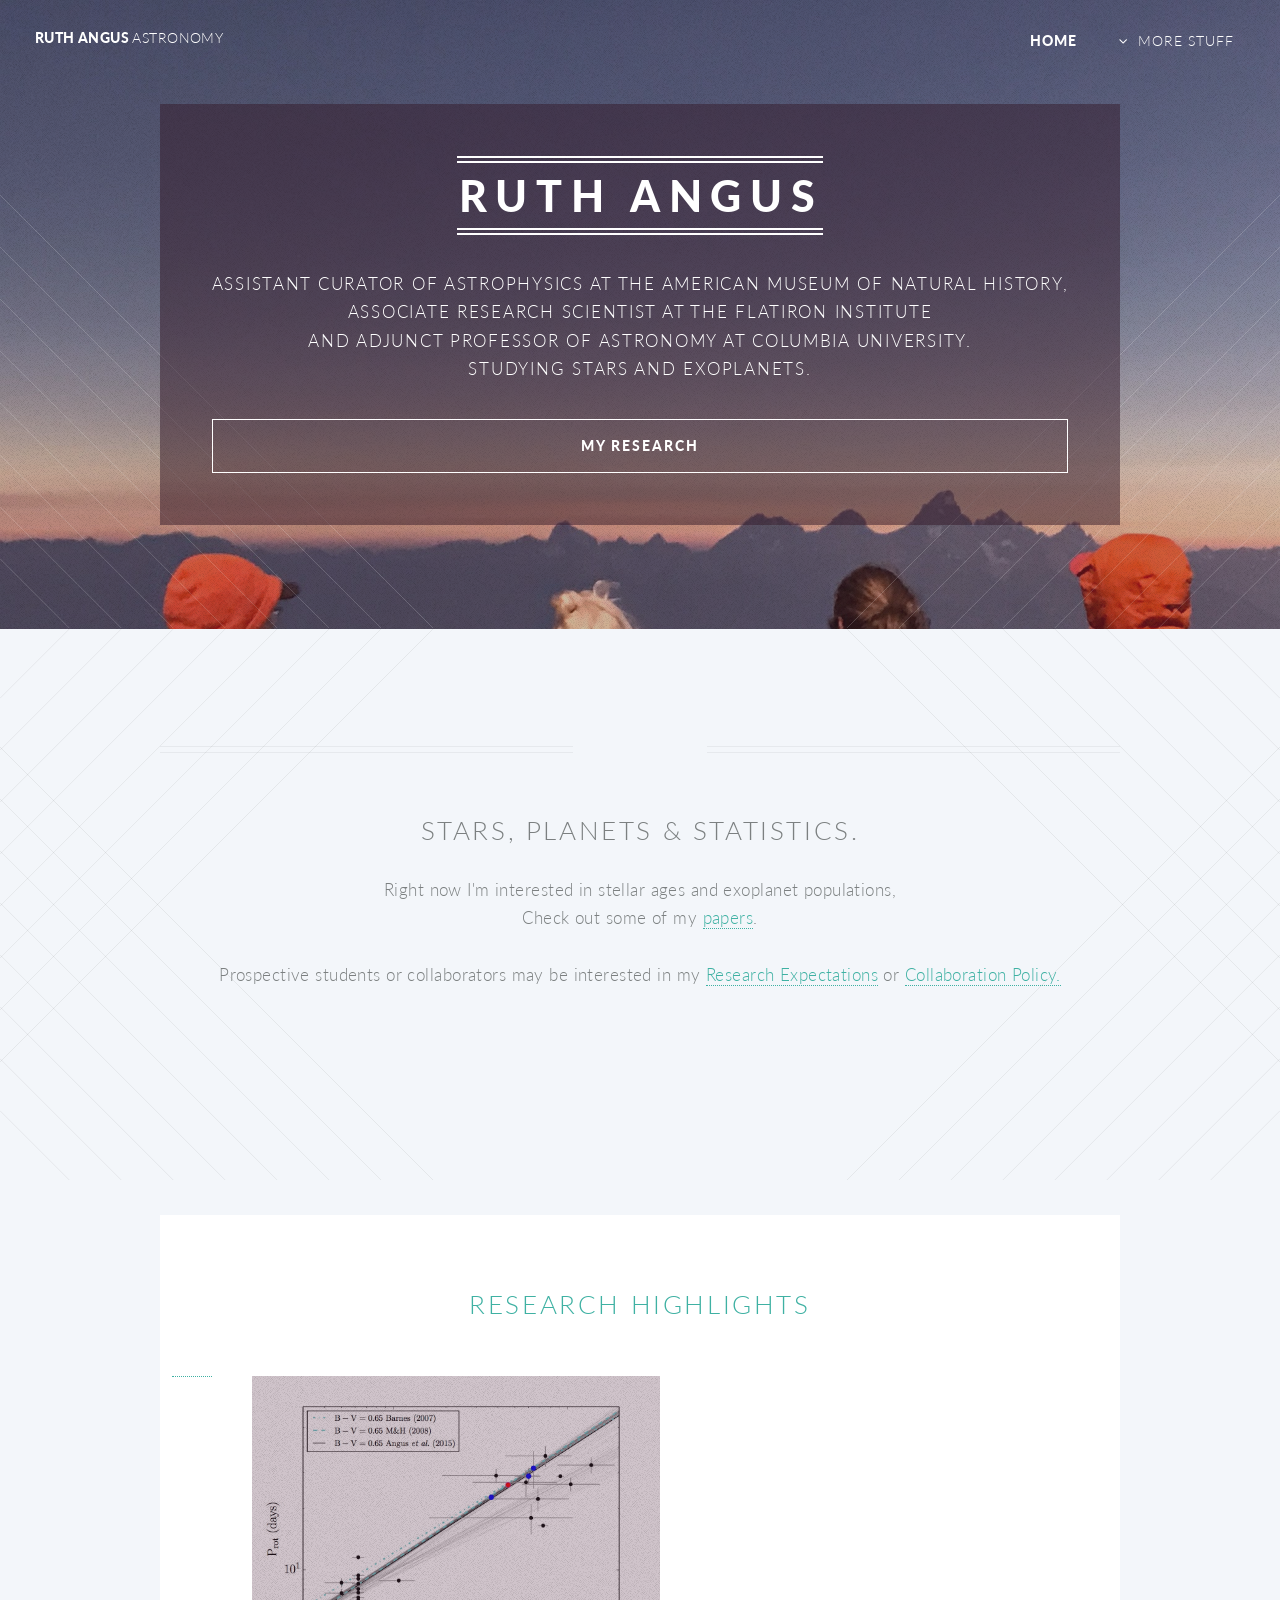
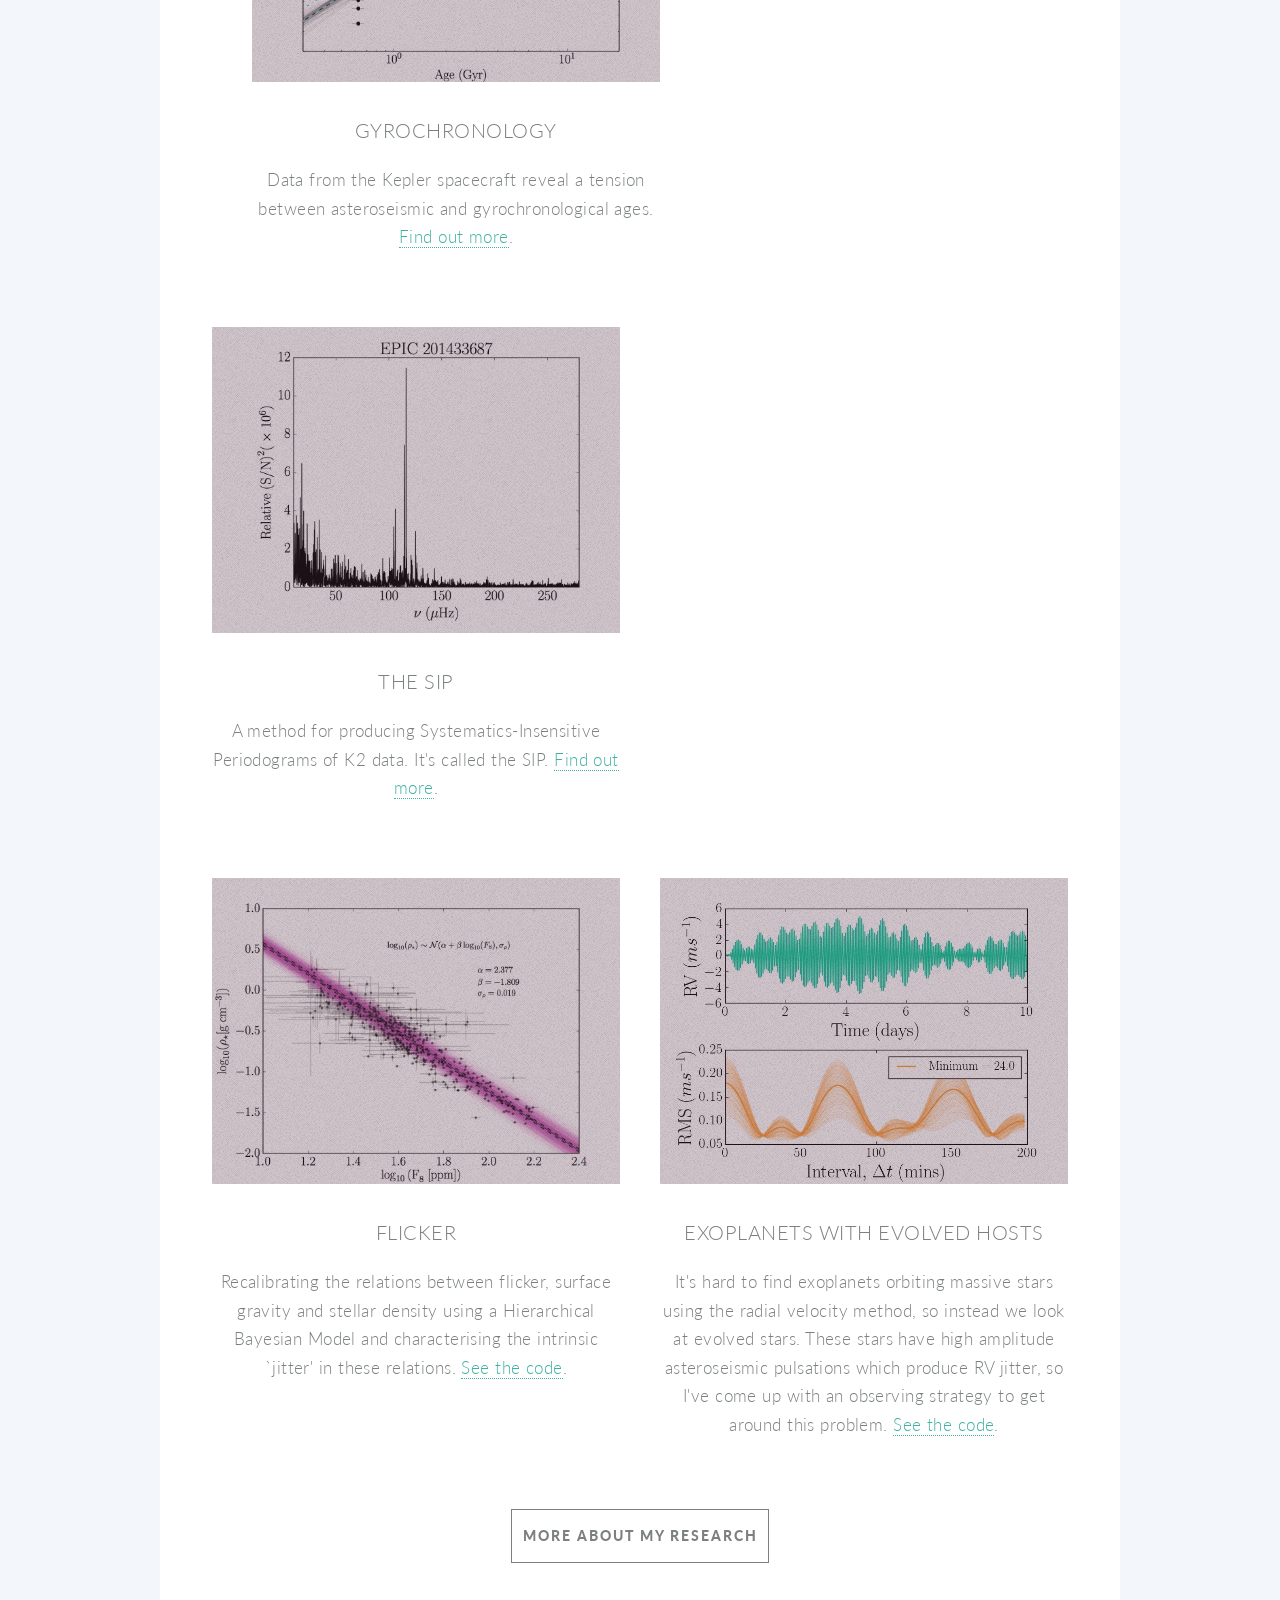
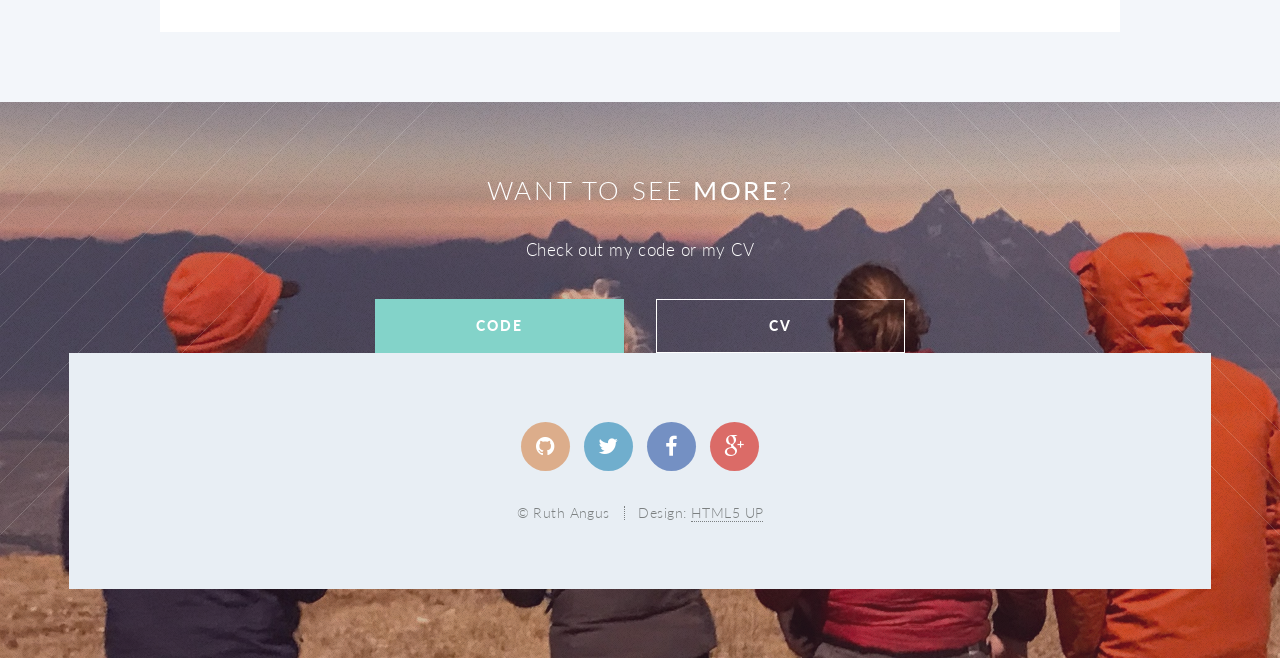
==== commit 5b5fcb98: "adding Research Expectations and Collaboration policy" ====
--- a/index.html
+++ b/index.html
@@ -78,6 +78,8 @@
 						Right now I'm interested in stellar ages and exoplanet populations,
 						<br />
 						Check out some of my  <a href="http://arxiv.org/find/all/1/all:+AND+ruth+angus/0/1/0/all/0/1">papers</a>.</p>
+						<br />
+                        Prospective students or collaborators may be interested in my <a href="https://docs.google.com/document/d/1CtSC-eav7T35RaNAvoTqOEChya4DTy-QTtzfuiusc4g/edit?usp=sharing">Research Expectations</a> or <a href="https://docs.google.com/document/d/1BWaVOINUsdvUmcnNl0NWxpiJTcLDVmh2V80ni4o6AaE/edit?usp=sharing">Collaboration Policy.</p>
 					</header>
 
 								</div>
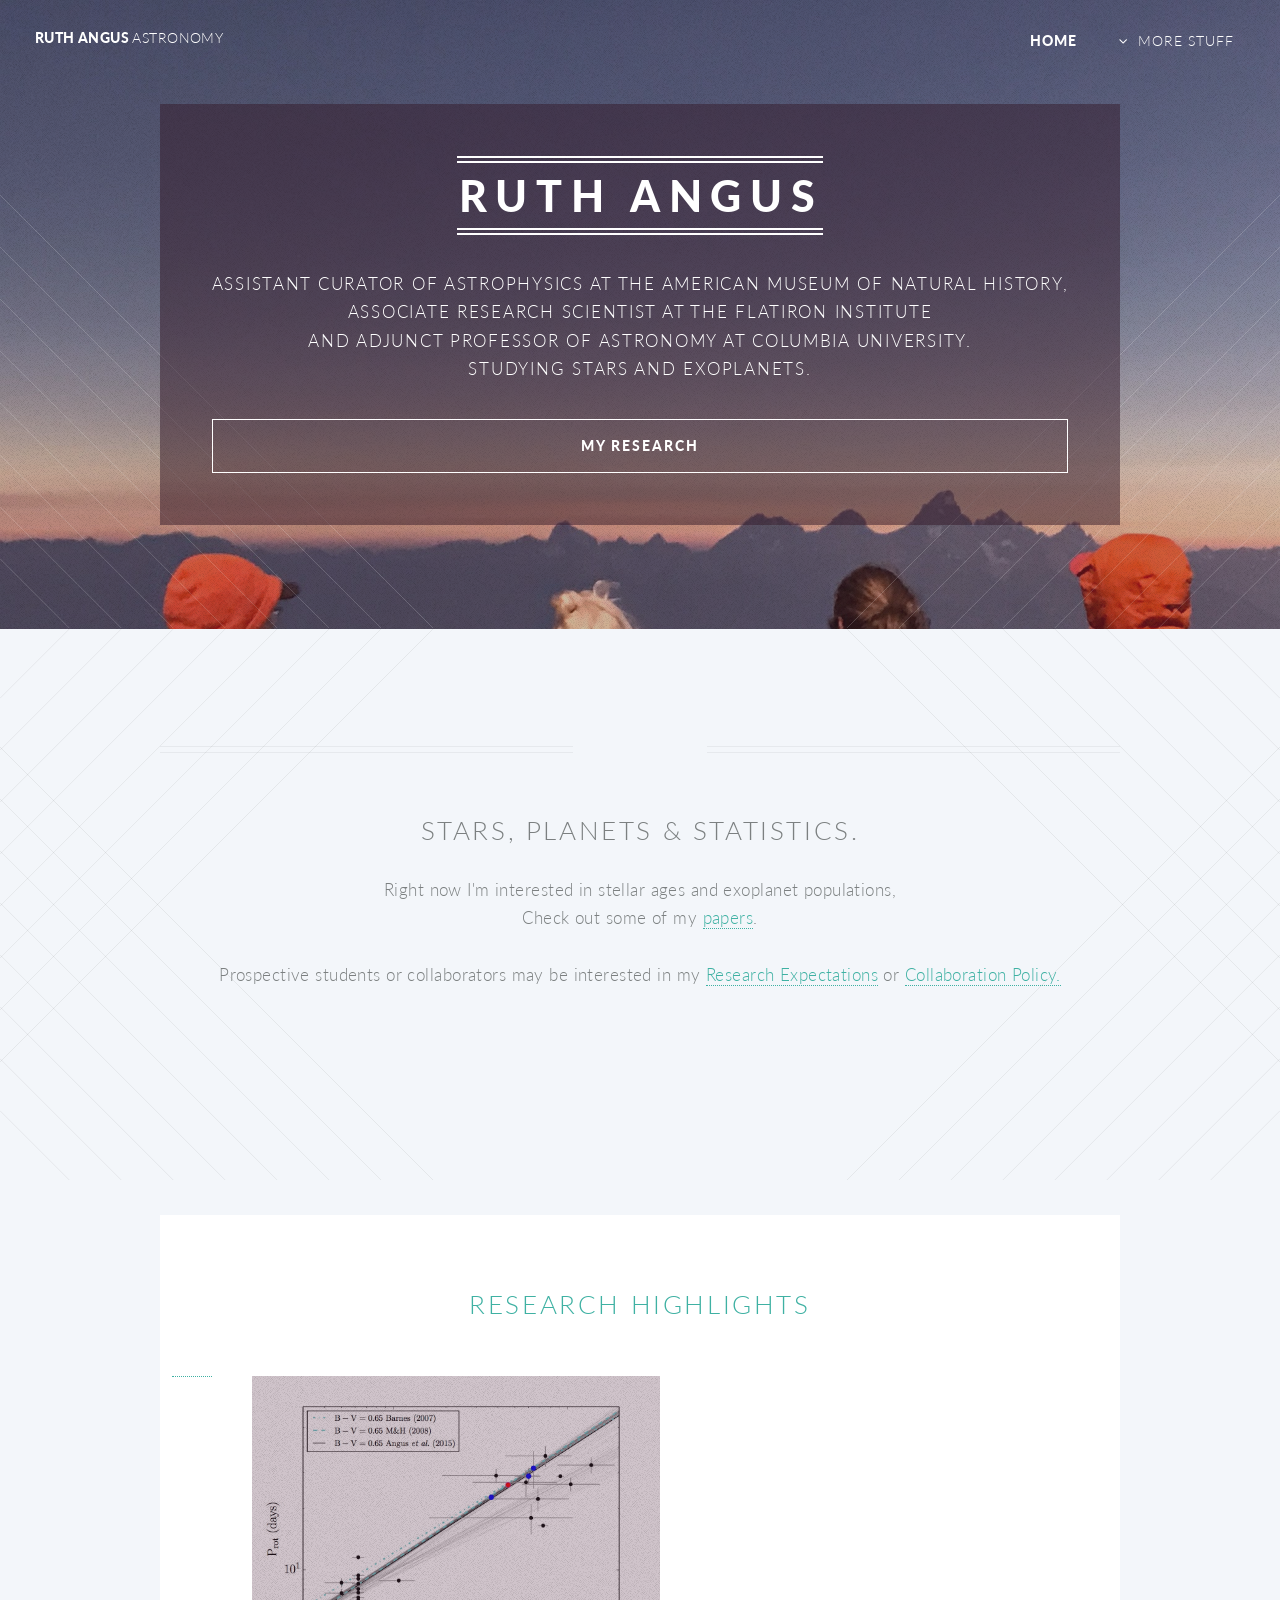
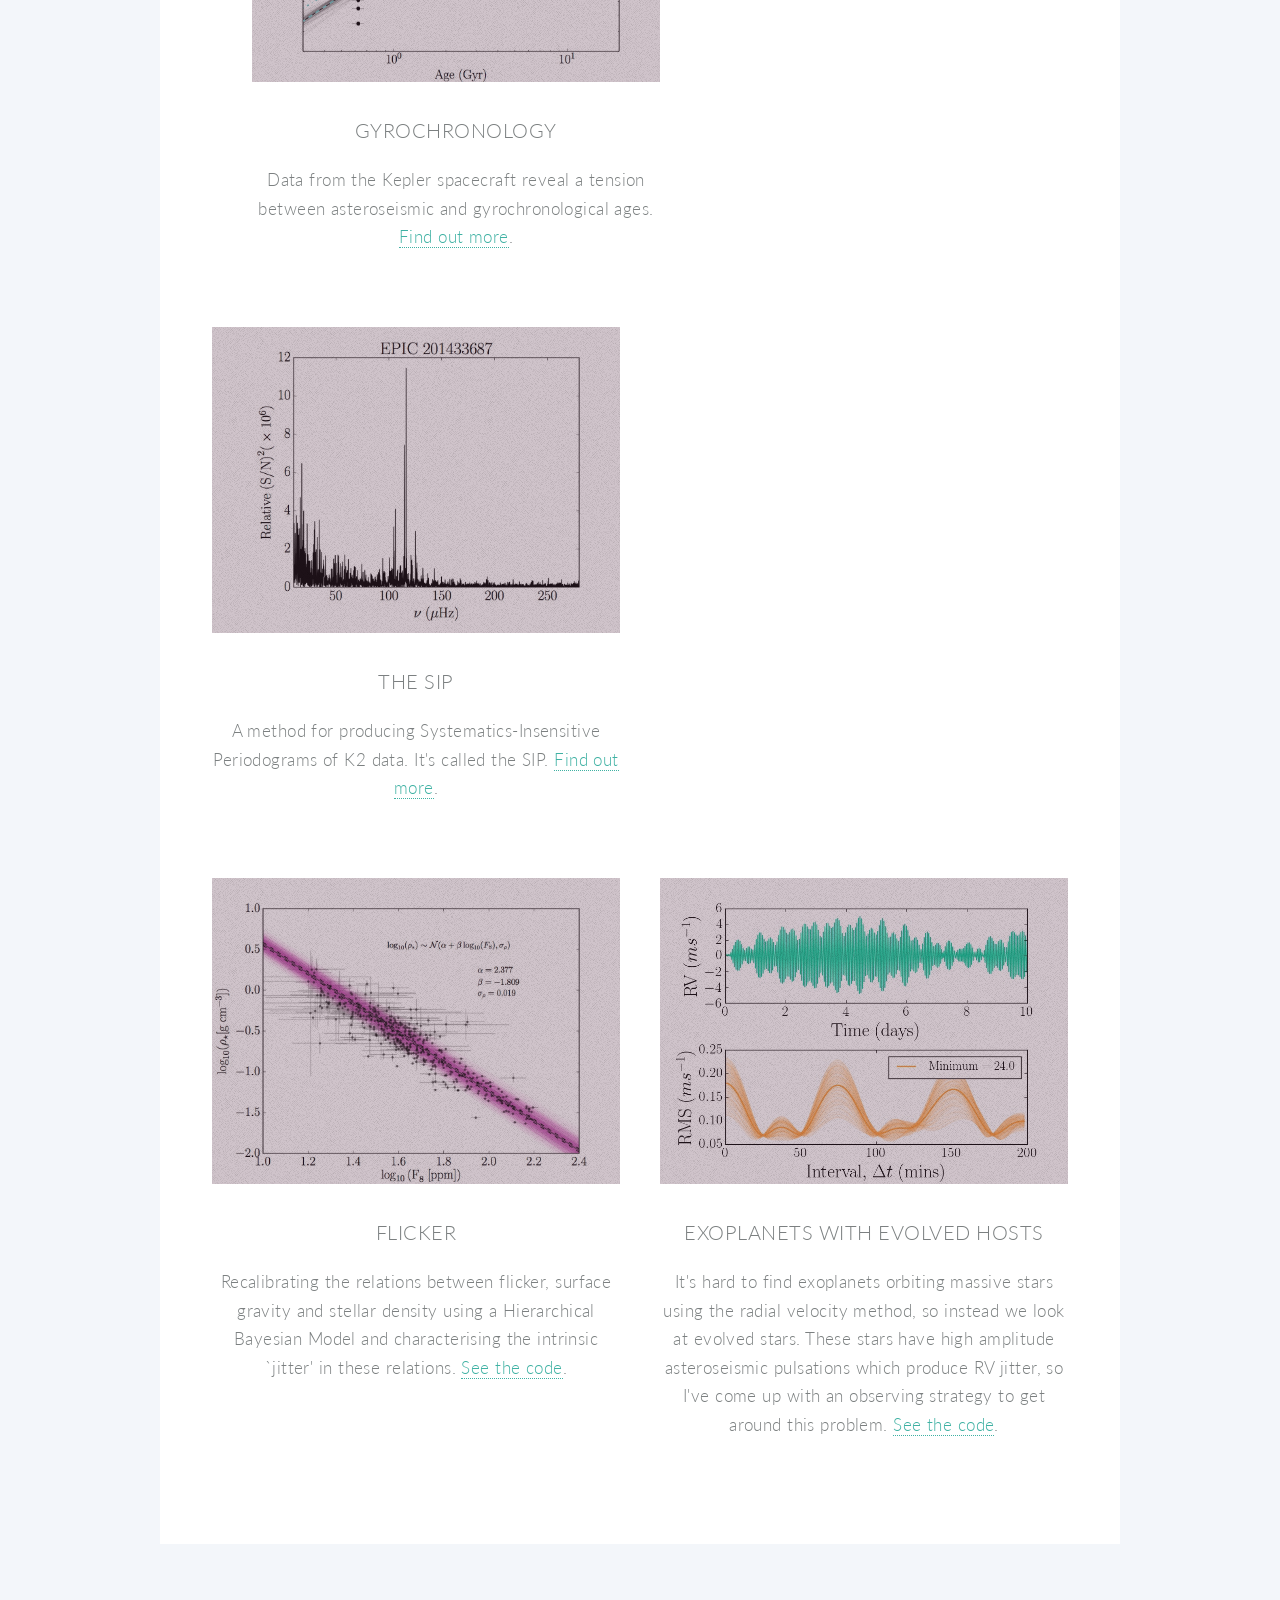
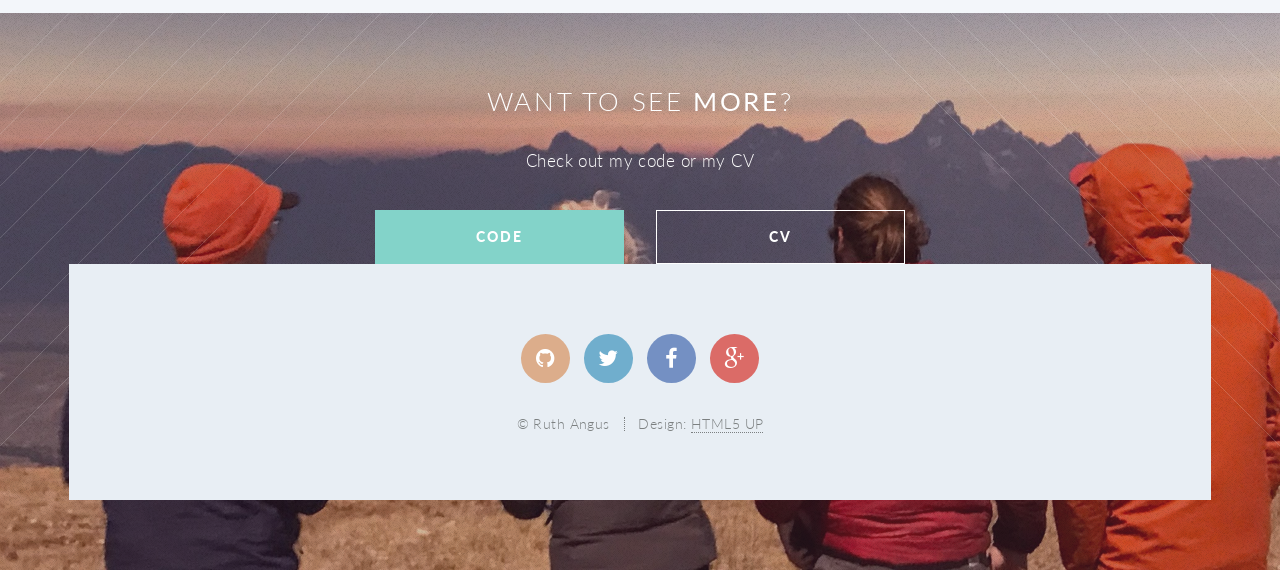
==== commit 4cadb812: "removing button" ====
--- a/index.html
+++ b/index.html
@@ -164,11 +164,11 @@
 								</div>
 							</div>
 
-							<footer class="major">
-								<ul class="buttons">
-									<li><a href="#" class="button">More about my research</a></li>
-								</ul>
-							</footer>
+							<!-- <footer class="major"> -->
+							<!-- 	<ul class="buttons"> -->
+									<!-- <li><a href="#" class="button">More about my research</a></li> -->
+								<!-- </ul> -->
+							<!-- </footer> -->
 
 						</section>
 
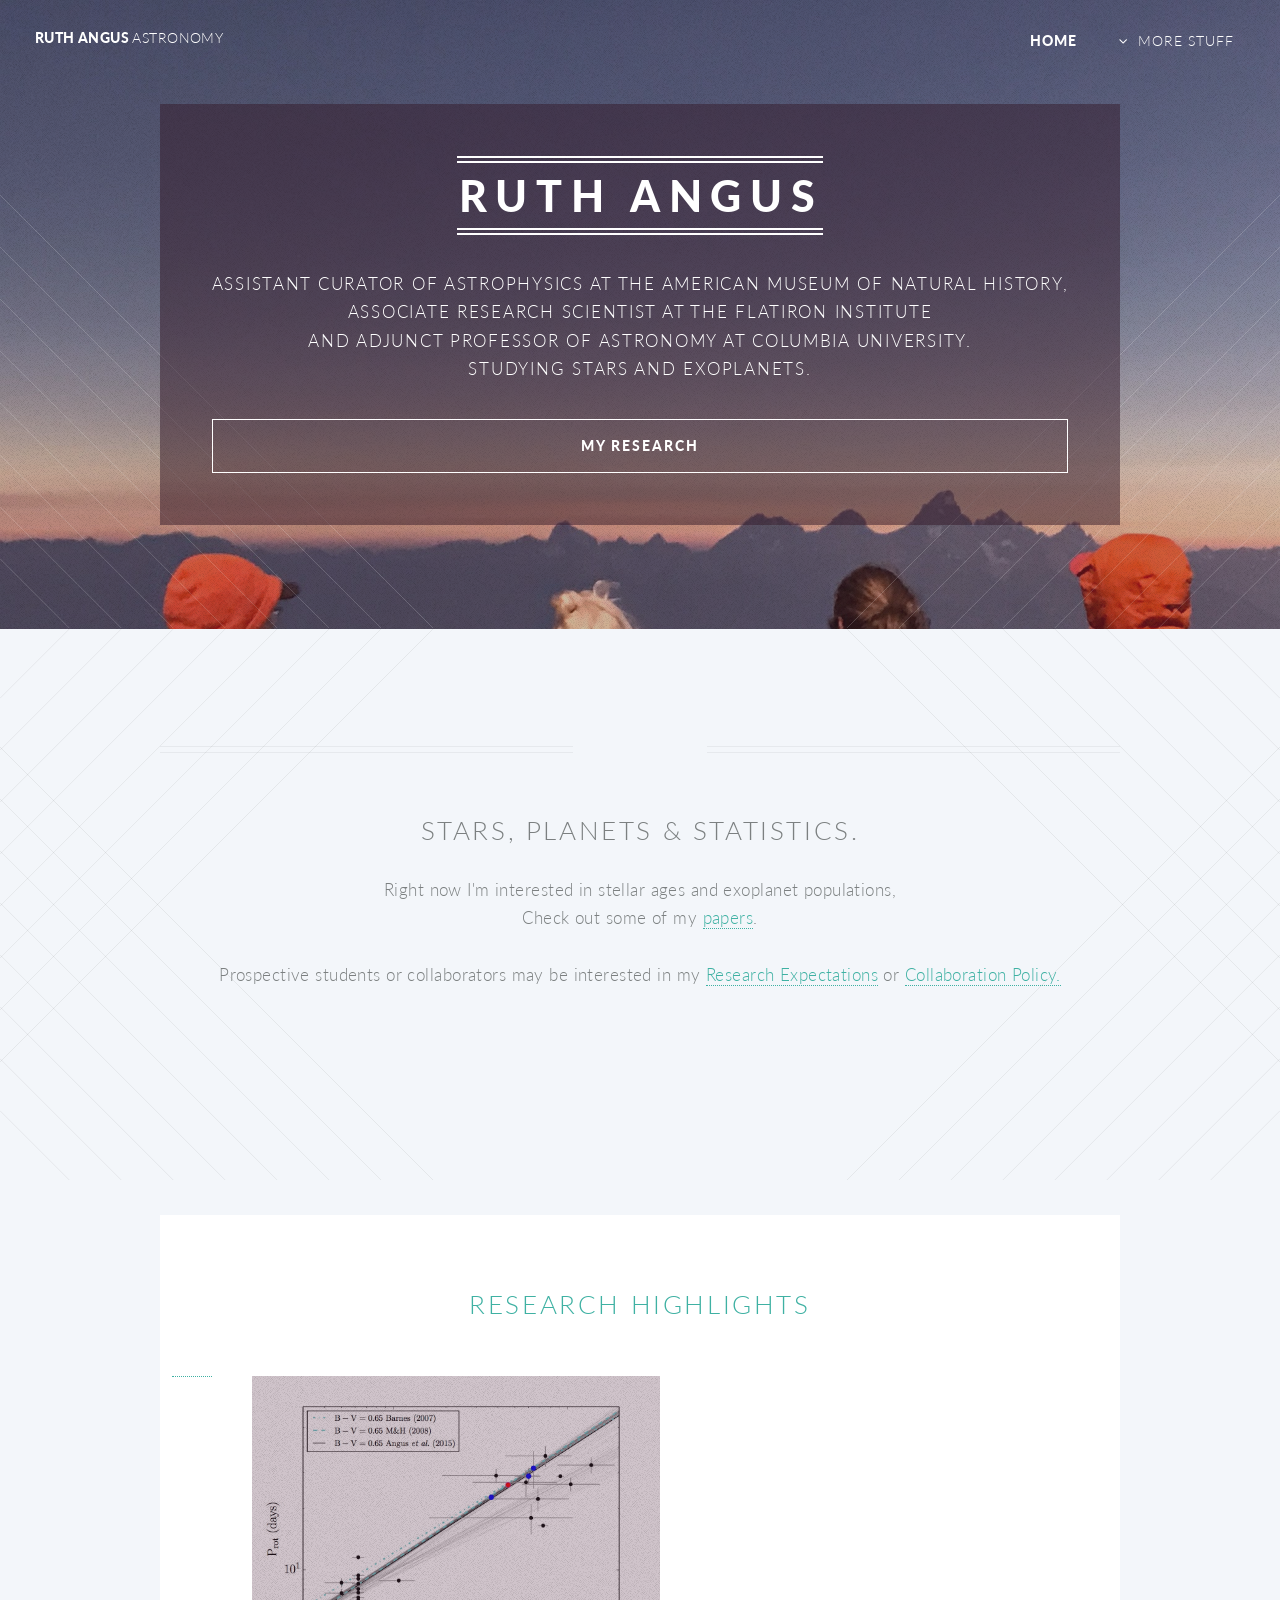
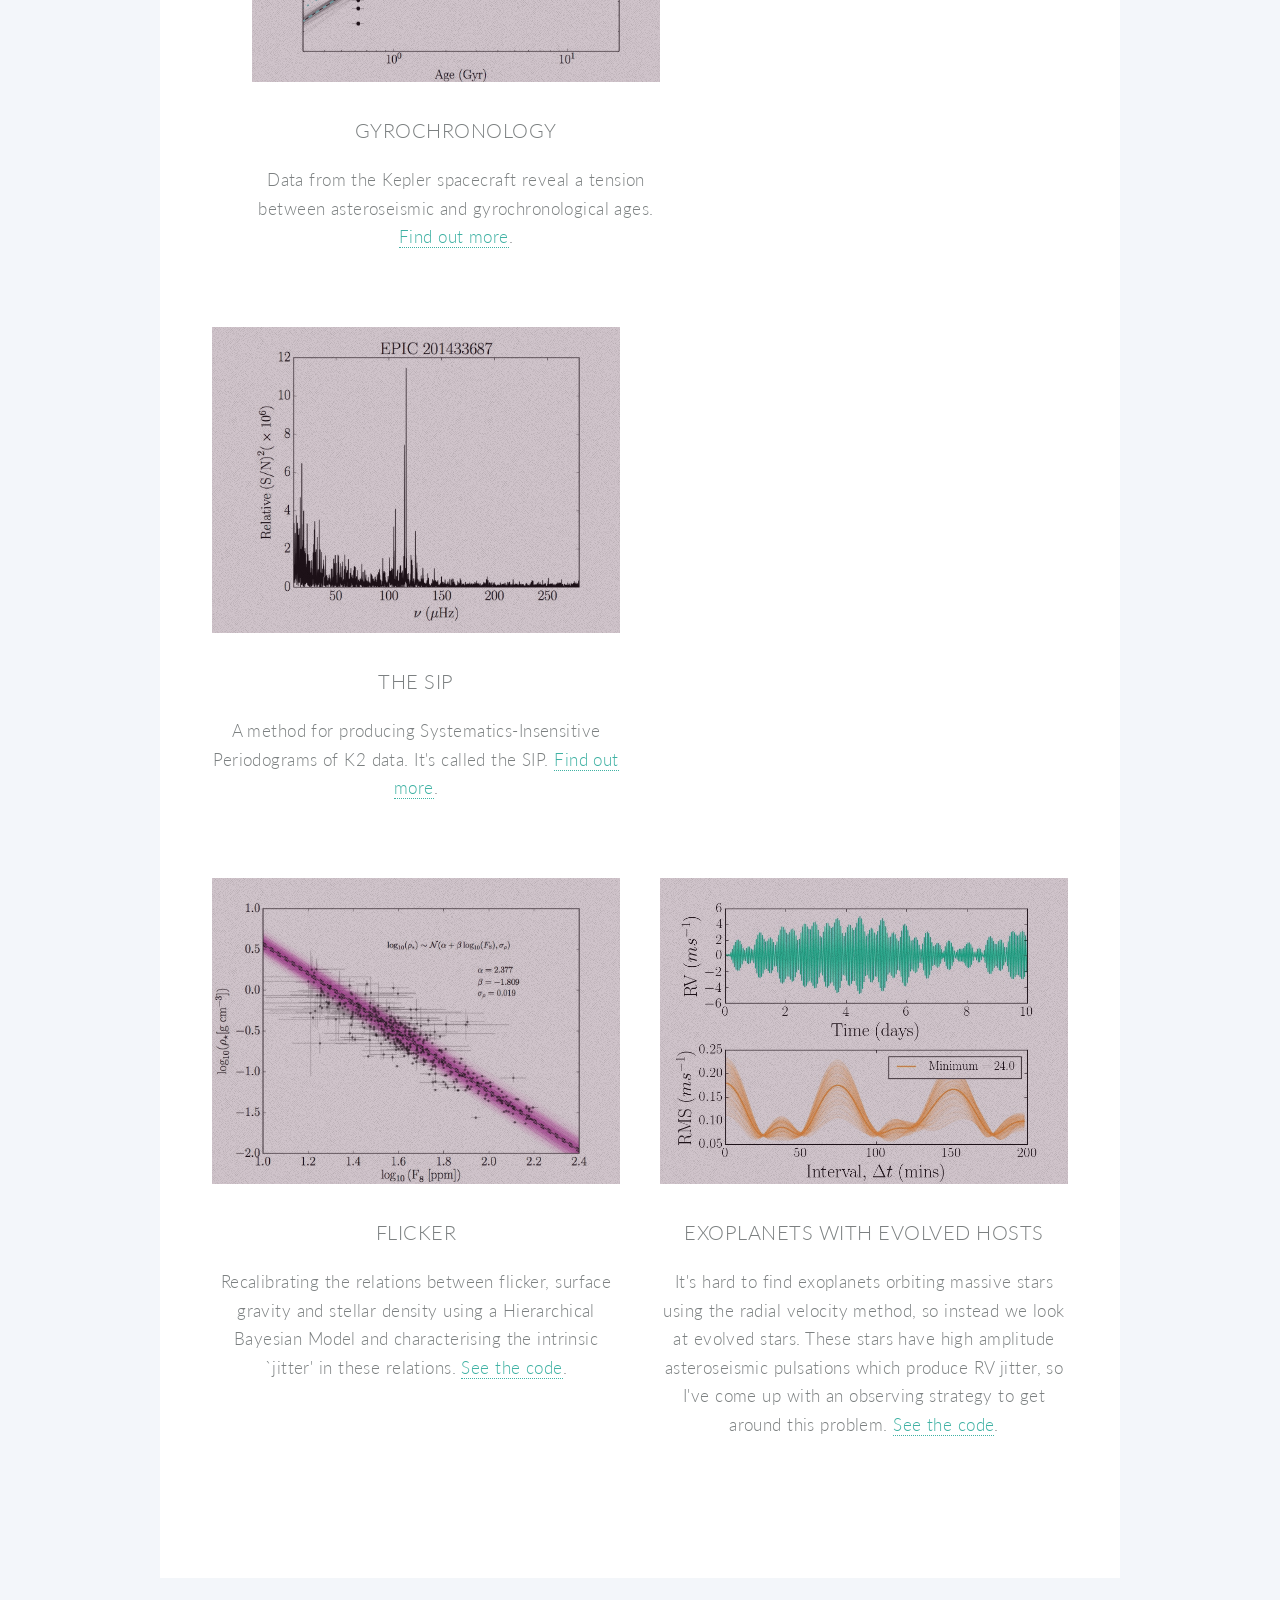
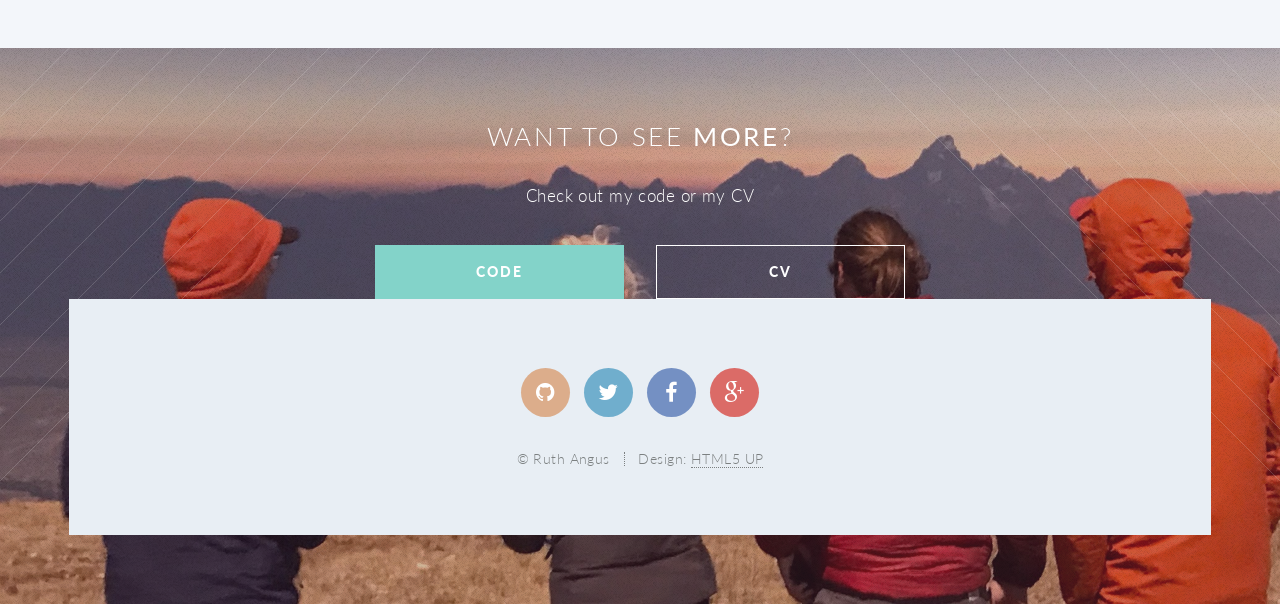
==== commit 84f0caf8: "fixing layout" ====
--- a/index.html
+++ b/index.html
@@ -164,11 +164,11 @@
 								</div>
 							</div>
 
-							<!-- <footer class="major"> -->
-							<!-- 	<ul class="buttons"> -->
+							<footer class="major">
+								<ul class="buttons">
 									<!-- <li><a href="#" class="button">More about my research</a></li> -->
-								<!-- </ul> -->
-							<!-- </footer> -->
+								</ul>
+							</footer>
 
 						</section>
 
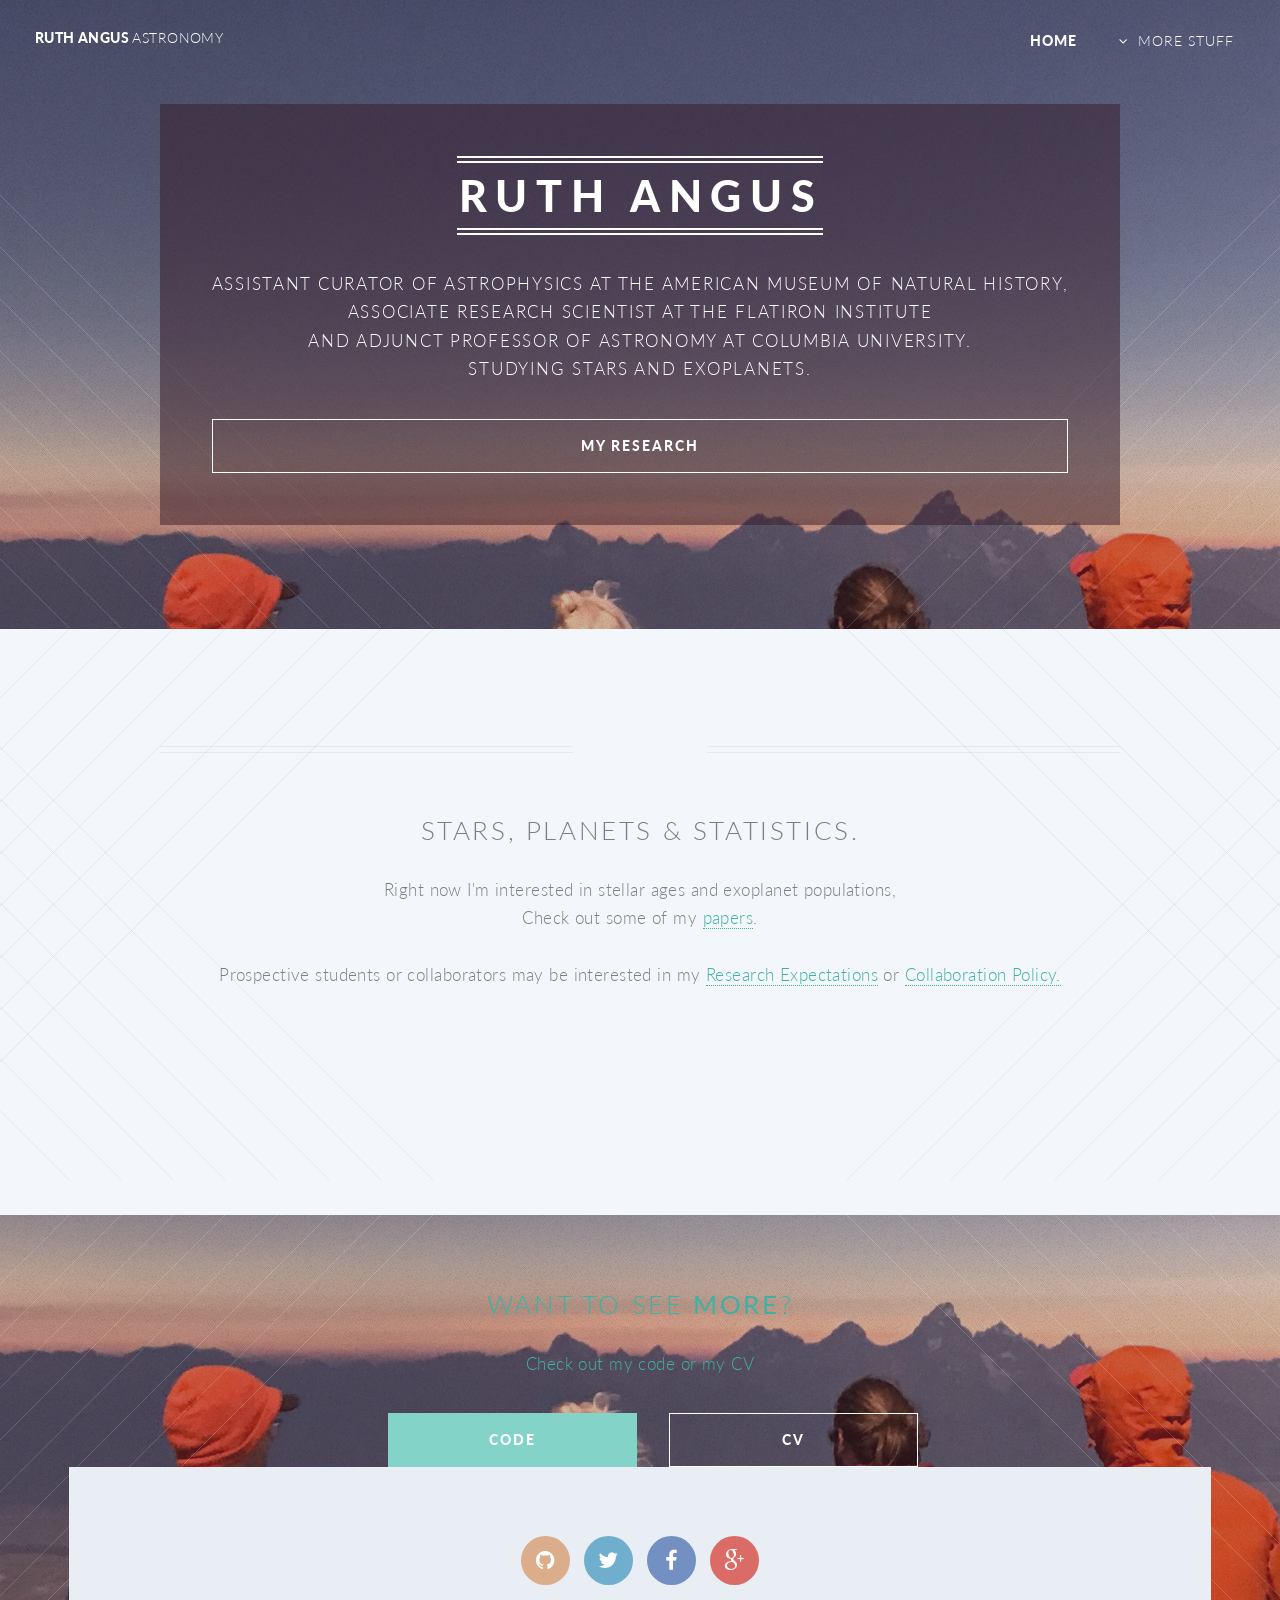
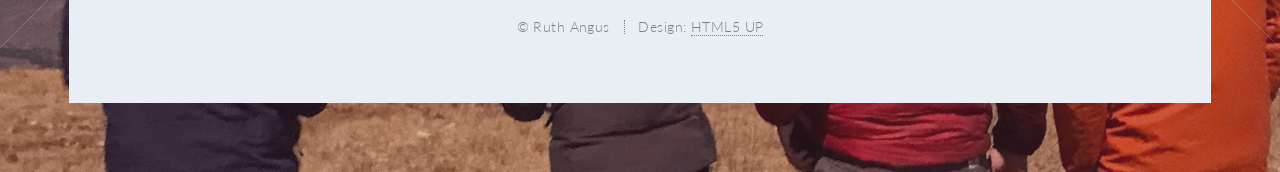
==== commit 7e478113: "trying to remove stuff" ====
--- a/index.html
+++ b/index.html
@@ -94,85 +94,85 @@
 
 				</section>
 
-					<!-- Three -->
-						<section class="wrapper style3 container special">
-
-							<header class="major">
-								<h2>Research highlights</h2>
-							</header>
-
-							<div class="row">
-								<div class="6u 12u(narrower)">
-
-									<section>
-										<a href="#" class="image featured"><img src="images/pic01.jpg" alt="" /></a>
-										<header>
-											<h3>Gyrochronology</h3>
-										</header>
-										<p>
-										Data from the Kepler spacecraft reveal a tension between asteroseismic
-										and gyrochronological ages.
-										<a href="http://ruthangus.github.io/research.html">Find out more</a>.
-										</p>
-									</section>
-
-								</div>
-								<div class="6u 12u(narrower)">
-
-									<section>
-										<a href="#" class="image featured"><img src="images/pic02.jpg" alt="" /></a>
-										<header>
-											<h3>the SIP</h3>
-										</header>
-										<p>A method for producing Systematics-Insensitive Periodograms of K2 data.
-										It's called the SIP.
-										<a href="http://ruthangus.github.io/research.html">Find out more</a>.
-										</p>
-									</section>
-
-								</div>
-							</div>
-							<div class="row">
-								<div class="6u 12u(narrower)">
-
-									<section>
-										<a href="#" class="image featured"><img src="images/pic03.jpg" alt="" /></a>
-										<header>
-											<h3>Flicker</h3>
-										</header>
-										<p>Recalibrating the relations between flicker, surface gravity and stellar density
-										using a Hierarchical Bayesian Model and characterising the intrinsic `jitter' in these relations.
-										<a href="https://github.com/ruthangus/flicker">See the code</a>.
-										</p>
-									</section>
-
-								</div>
-								<div class="6u 12u(narrower)">
-
-									<section>
-										<a href="#" class="image featured"><img src="images/pic04.jpg" alt="" /></a>
-										<header>
-											<h3>Exoplanets with evolved hosts</h3>
-										</header>
-										<p>It's hard to find exoplanets orbiting massive stars using the radial velocity method,
-										so instead we look at evolved stars. These stars have high amplitude asteroseismic pulsations
-										which produce RV jitter, so I've come up with an observing strategy to get around this problem.
-										<a href="https://github.com/ruthangus/Subgiants">See the code</a>.
-										</p>
-									</section>
-
-								</div>
-							</div>
-
-							<footer class="major">
-								<ul class="buttons">
-									<!-- <li><a href="#" class="button">More about my research</a></li> -->
-								</ul>
-							</footer>
-
-						</section>
-
-				</article>
+					<!-- <1!-- Three --1> -->
+					<!-- 	<section class="wrapper style3 container special"> -->
+
+					<!-- 		<header class="major"> -->
+					<!-- 			<h2>Research highlights</h2> -->
+					<!-- 		</header> -->
+
+					<!-- 		<div class="row"> -->
+					<!-- 			<div class="6u 12u(narrower)"> -->
+
+					<!-- 				<section> -->
+					<!-- 					<a href="#" class="image featured"><img src="images/pic01.jpg" alt="" /></a> -->
+					<!-- 					<header> -->
+					<!-- 						<h3>Gyrochronology</h3> -->
+					<!-- 					</header> -->
+					<!-- 					<p> -->
+					<!-- 					Data from the Kepler spacecraft reveal a tension between asteroseismic -->
+					<!-- 					and gyrochronological ages. -->
+					<!-- 					<a href="http://ruthangus.github.io/research.html">Find out more</a>. -->
+					<!-- 					</p> -->
+					<!-- 				</section> -->
+
+					<!-- 			</div> -->
+					<!-- 			<div class="6u 12u(narrower)"> -->
+
+					<!-- 				<section> -->
+					<!-- 					<a href="#" class="image featured"><img src="images/pic02.jpg" alt="" /></a> -->
+					<!-- 					<header> -->
+					<!-- 						<h3>the SIP</h3> -->
+					<!-- 					</header> -->
+					<!-- 					<p>A method for producing Systematics-Insensitive Periodograms of K2 data. -->
+					<!-- 					It's called the SIP. -->
+					<!-- 					<a href="http://ruthangus.github.io/research.html">Find out more</a>. -->
+					<!-- 					</p> -->
+					<!-- 				</section> -->
+
+					<!-- 			</div> -->
+					<!-- 		</div> -->
+					<!-- 		<div class="row"> -->
+					<!-- 			<div class="6u 12u(narrower)"> -->
+
+					<!-- 				<section> -->
+					<!-- 					<a href="#" class="image featured"><img src="images/pic03.jpg" alt="" /></a> -->
+					<!-- 					<header> -->
+					<!-- 						<h3>Flicker</h3> -->
+					<!-- 					</header> -->
+					<!-- 					<p>Recalibrating the relations between flicker, surface gravity and stellar density -->
+					<!-- 					using a Hierarchical Bayesian Model and characterising the intrinsic `jitter' in these relations. -->
+					<!-- 					<a href="https://github.com/ruthangus/flicker">See the code</a>. -->
+					<!-- 					</p> -->
+					<!-- 				</section> -->
+
+					<!-- 			</div> -->
+					<!-- 			<div class="6u 12u(narrower)"> -->
+
+					<!-- 				<section> -->
+					<!-- 					<a href="#" class="image featured"><img src="images/pic04.jpg" alt="" /></a> -->
+					<!-- 					<header> -->
+					<!-- 						<h3>Exoplanets with evolved hosts</h3> -->
+					<!-- 					</header> -->
+					<!-- 					<p>It's hard to find exoplanets orbiting massive stars using the radial velocity method, -->
+					<!-- 					so instead we look at evolved stars. These stars have high amplitude asteroseismic pulsations -->
+					<!-- 					which produce RV jitter, so I've come up with an observing strategy to get around this problem. -->
+					<!-- 					<a href="https://github.com/ruthangus/Subgiants">See the code</a>. -->
+					<!-- 					</p> -->
+					<!-- 				</section> -->
+
+					<!-- 			</div> -->
+					<!-- 		</div> -->
+
+					<!-- 		<footer class="major"> -->
+					<!-- 			<ul class="buttons"> -->
+					<!-- 				<1!-- <li><a href="#" class="button">More about my research</a></li> --1> -->
+					<!-- 			</ul> -->
+					<!-- 		</footer> -->
+
+					<!-- 	</section> -->
+
+				<!-- </article> -->
 
 			<!-- CTA -->
 				<section id="cta">
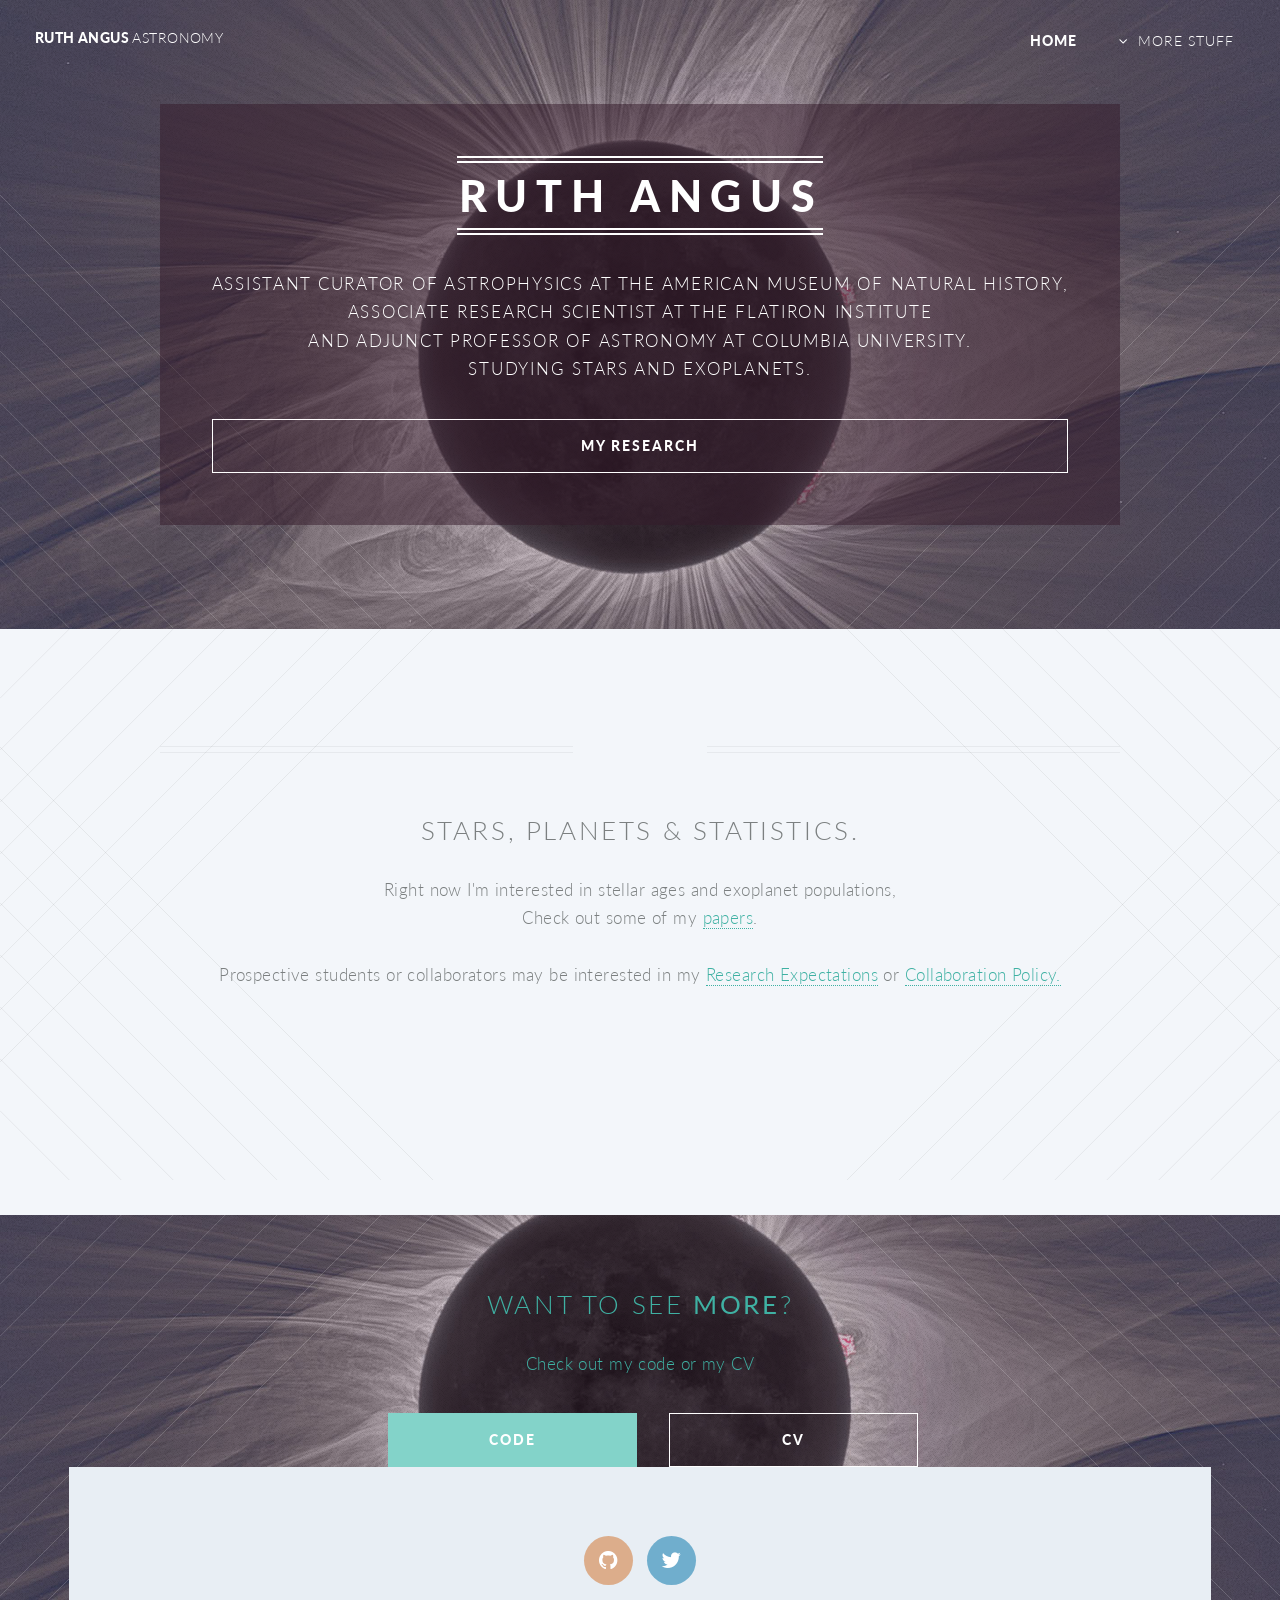
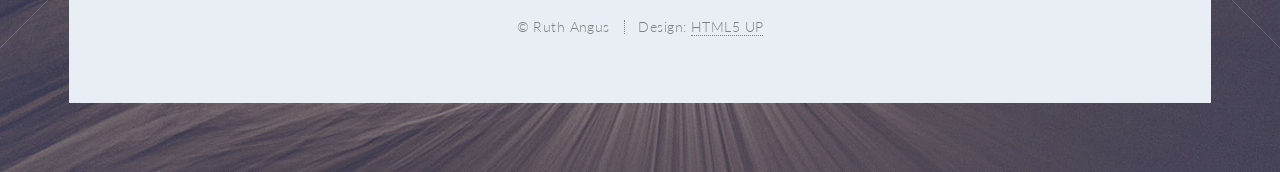
==== commit 21fafd94: "updates to cv and index" ====
--- a/index.html
+++ b/index.html
@@ -26,7 +26,7 @@
 							<li class="submenu">
 								<a href="#">More stuff</a>
 								<ul>
-									<li><a href="research.html">Research</a></li>
+									<!-- <li><a href="research.html">Research</a></li> -->
 									<li><a href="outreach.html">Outreach</a></li>
 									<li><a href="cv.html">CV</a></li>
 										</ul>
@@ -195,8 +195,8 @@
 					<ul class="icons">
 						<li><a href="https://github.com/RuthAngus" class="icon circle fa-github"><span class="label">Github</span></a></li>
 						<li><a href="https://twitter.com/ruthangus" class="icon circle fa-twitter"><span class="label">Twitter</span></a></li>
-						<li><a href="https://www.facebook.com/ruth.angus" class="icon circle fa-facebook"><span class="label">Facebook</span></a></li>
-						<li><a href="https://plus.google.com/u/1/105074351423505759080/posts" class="icon circle fa-google-plus"><span class="label">Google+</span></a></li>
+						<!-- <li><a href="https://www.facebook.com/ruth.angus" class="icon circle fa-facebook"><span class="label">Facebook</span></a></li> -->
+						<!-- <li><a href="https://plus.google.com/u/1/105074351423505759080/posts" class="icon circle fa-google-plus"><span class="label">Google+</span></a></li> -->
 					</ul>
 
 					<ul class="copyright">
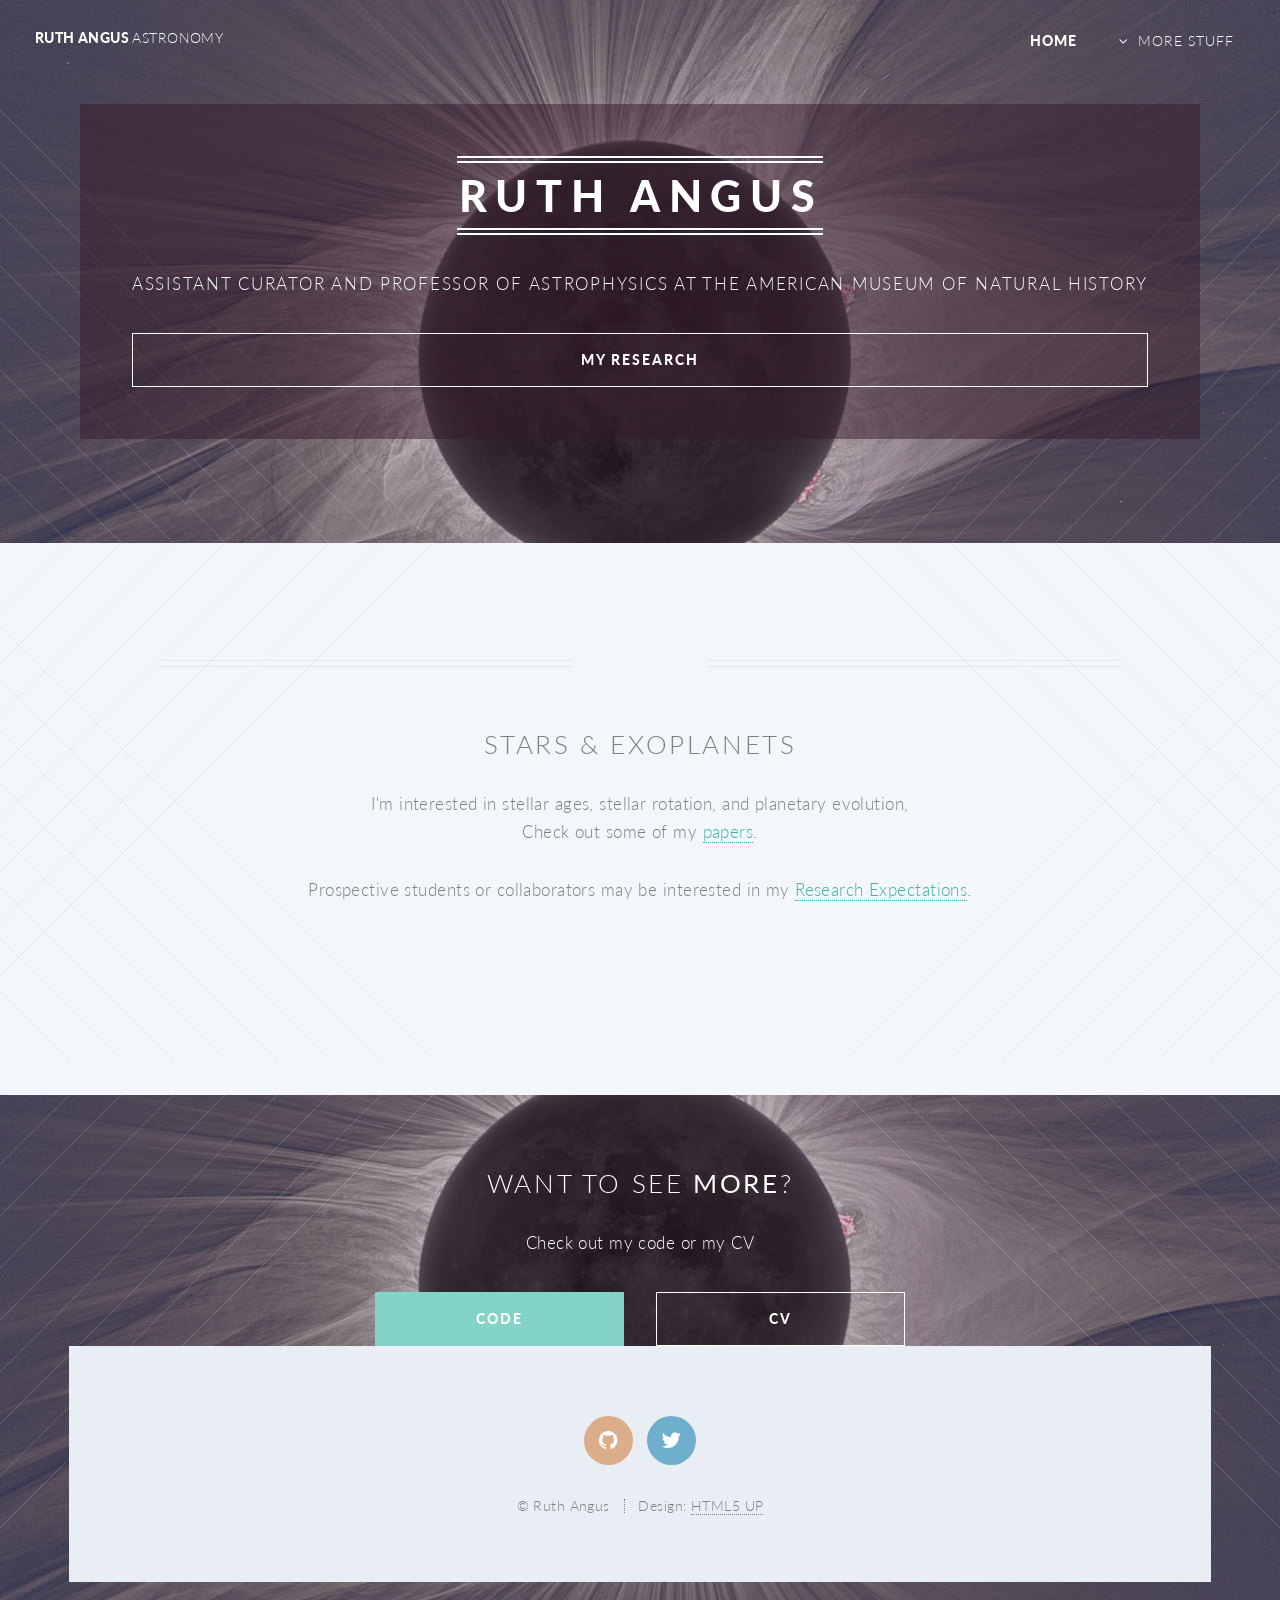
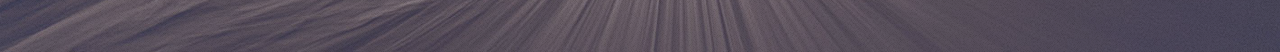
==== commit e060d224: "updates to index" ====
--- a/index.html
+++ b/index.html
@@ -51,13 +51,7 @@
 						<header>
 							<h2>RUTH ANGUS</h2>
 						</header>
-						<p>Assistant Curator of Astrophysics at the American Museum of Natural History,
-						<br />
-						<p>Associate Research Scientist at the Flatiron Institute
-						<br />
-						<p>and Adjunct Professor of Astronomy at Columbia University.
-						<br />
-                        studying stars and exoplanets.</p>
+						<p>Assistant Curator and Professor of Astrophysics at the American Museum of Natural History</p>
 						<footer>
 							<ul class="buttons vertical">
 								<li><a href="#main" class="button fit scrolly">My research</a></li>
@@ -72,14 +66,14 @@
 				<article id="main">
 
 					<header class="special container">
-						<h2>Stars, planets & statistics.
+						<h2>Stars & exoplanets
 						</h2>
 						<p>
-						Right now I'm interested in stellar ages and exoplanet populations,
+						I'm interested in stellar ages, stellar rotation, and planetary evolution,
 						<br />
 						Check out some of my  <a href="http://arxiv.org/find/all/1/all:+AND+ruth+angus/0/1/0/all/0/1">papers</a>.</p>
 						<br />
-                        Prospective students or collaborators may be interested in my <a href="https://docs.google.com/document/d/1CtSC-eav7T35RaNAvoTqOEChya4DTy-QTtzfuiusc4g/edit?usp=sharing">Research Expectations</a> or <a href="https://docs.google.com/document/d/1BWaVOINUsdvUmcnNl0NWxpiJTcLDVmh2V80ni4o6AaE/edit?usp=sharing">Collaboration Policy.</p>
+                        Prospective students or collaborators may be interested in my <a href="https://docs.google.com/document/d/1CtSC-eav7T35RaNAvoTqOEChya4DTy-QTtzfuiusc4g/edit?usp=sharing">Research Expectations</a>.</p>
 					</header>
 
 								</div>
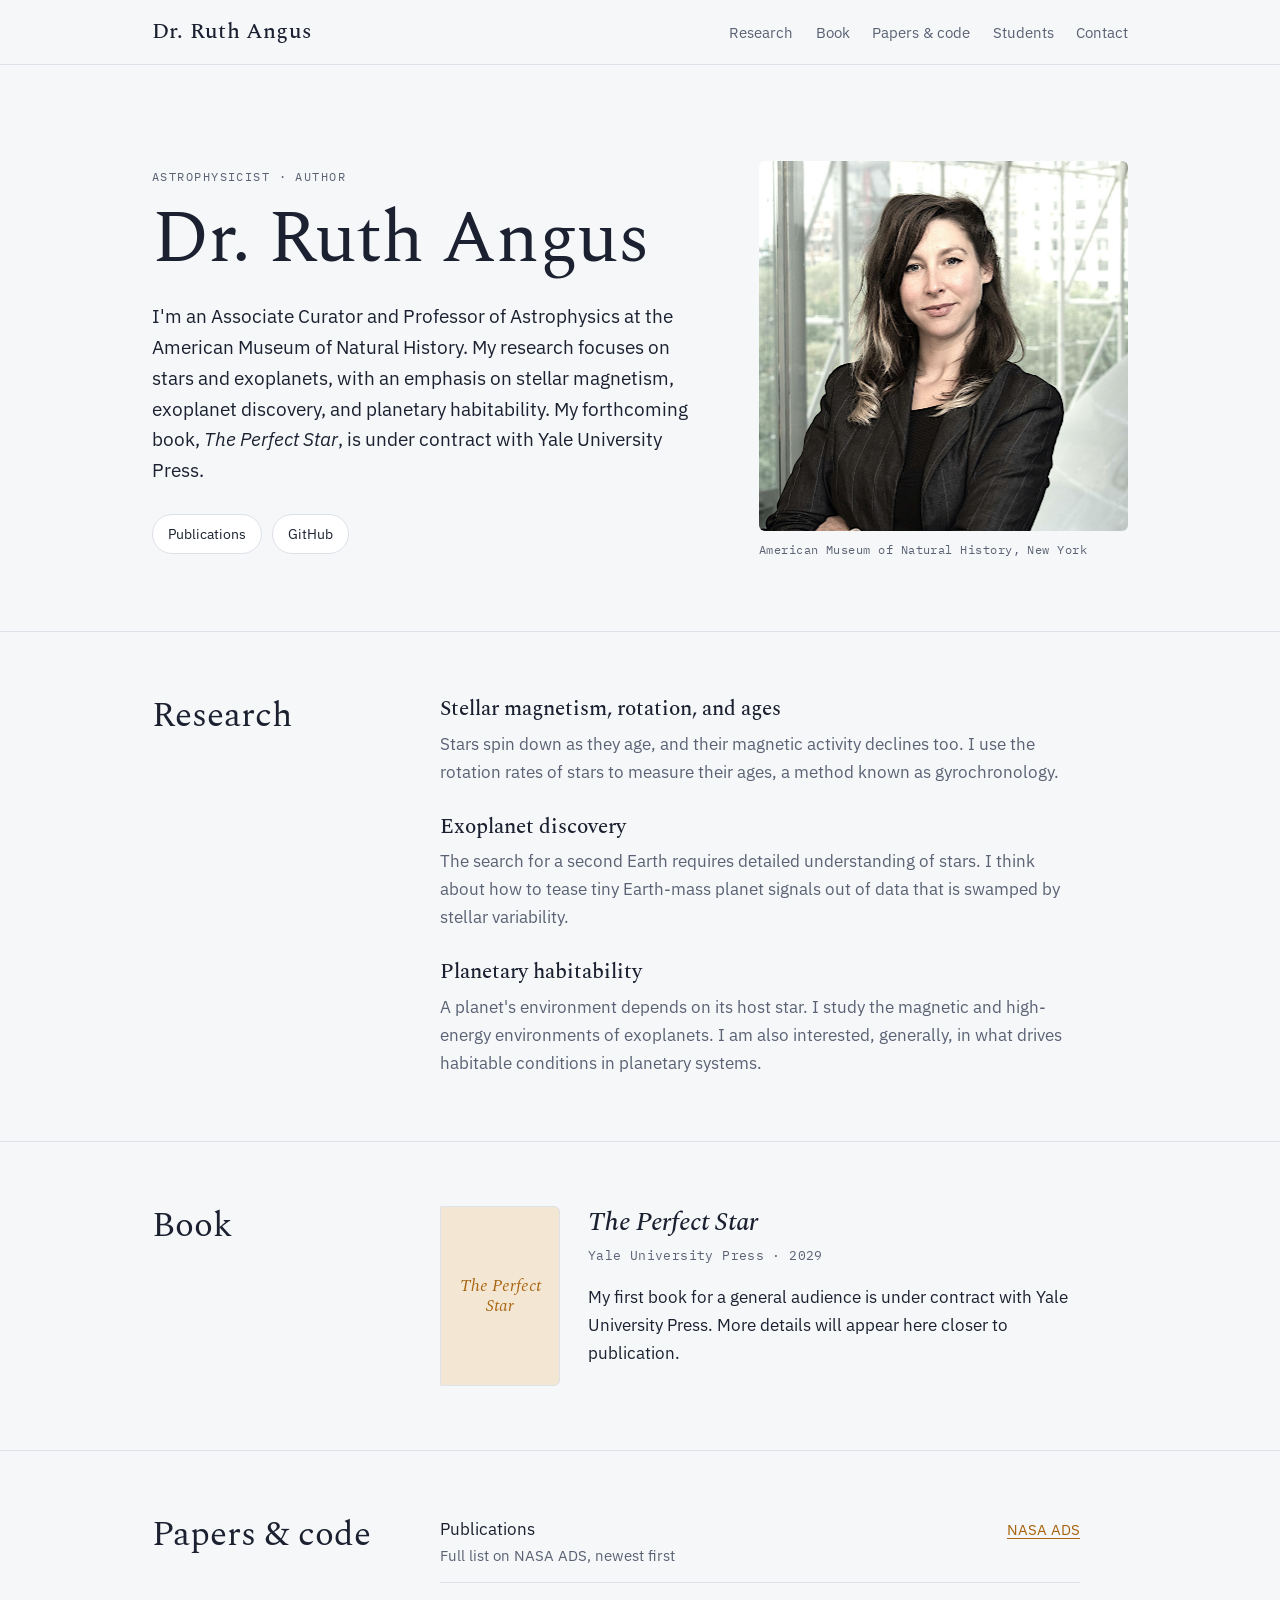
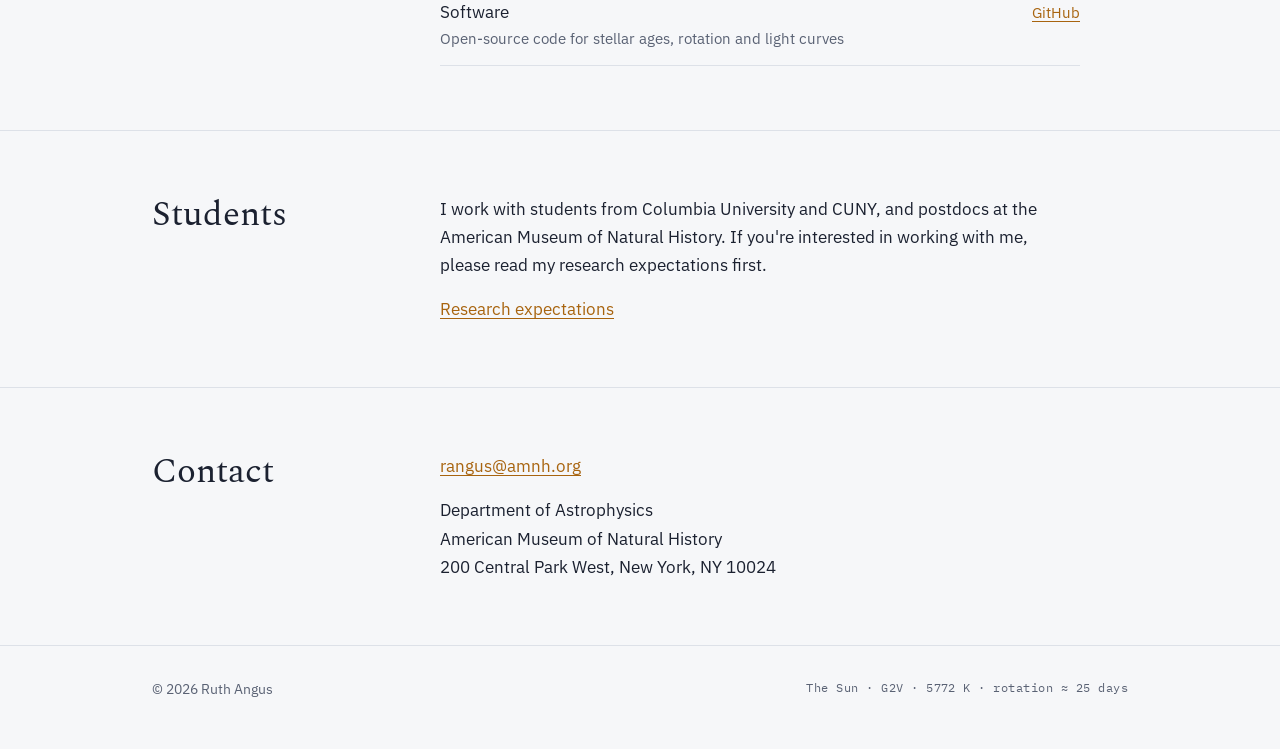
==== commit f322506a: "Redesign home page Replace the old HTML5 UP template home page with a single-page personal site: bio" ====
--- a/index.html
+++ b/index.html
@@ -1,215 +1,232 @@
-<!DOCTYPE HTML>
-<!--
-	Twenty by HTML5 UP
-	html5up.net | @n33co
-	Free for personal and commercial use under the CCA 3.0 license (html5up.net/license)
--->
-<html>
-	<head>
-		<title>ruth angus</title>
-		<meta charset="utf-8" />
-		<meta name="viewport" content="width=device-width, initial-scale=1" />
-		<!--[if lte IE 8]><script src="assets/js/ie/html5shiv.js"></script><![endif]-->
-		<link rel="stylesheet" href="assets/css/main.css" />
-		<!--[if lte IE 8]><link rel="stylesheet" href="assets/css/ie8.css" /><![endif]-->
-		<!--[if lte IE 9]><link rel="stylesheet" href="assets/css/ie9.css" /><![endif]-->
-	</head>
-	<body class="index">
-		<div id="page-wrapper">
-
-			<!-- Header -->
-				<header id="header" class="alt">
-					<h1 id="logo"><a href="index.html">RUTH ANGUS <span>ASTRONOMY</span></a></h1>
-					<nav id="nav">
-						<ul>
-							<li class="current"><a href="index.html">Home</a></li>
-							<li class="submenu">
-								<a href="#">More stuff</a>
-								<ul>
-									<!-- <li><a href="research.html">Research</a></li> -->
-									<li><a href="outreach.html">Outreach</a></li>
-									<li><a href="cv.html">CV</a></li>
-										</ul>
-									</li>
-								</ul>
-							</li>
-						</ul>
-					</nav>
-				</header>
-
-			<!-- Banner -->
-				<section id="banner">
-
-					<!--
-						".inner" is set up as an inline-block so it automatically expands
-						in both directions to fit whatever's inside it. This means it won't
-						automatically wrap lines, so be sure to use line breaks where
-						appropriate (<br />).
-					-->
-					<div class="inner">
-
-						<header>
-							<h2>RUTH ANGUS</h2>
-						</header>
-						<p>Assistant Curator and Professor of Astrophysics at the American Museum of Natural History</p>
-						<footer>
-							<ul class="buttons vertical">
-								<li><a href="#main" class="button fit scrolly">My research</a></li>
-							</ul>
-						</footer>
-
-					</div>
-
-				</section>
-
-			<!-- Main -->
-				<article id="main">
-
-					<header class="special container">
-						<h2>Stars & exoplanets
-						</h2>
-						<p>
-						I'm interested in stellar ages, stellar rotation, and planetary evolution,
-						<br />
-						Check out some of my  <a href="http://arxiv.org/find/all/1/all:+AND+ruth+angus/0/1/0/all/0/1">papers</a>.</p>
-						<br />
-                        Prospective students or collaborators may be interested in my <a href="https://docs.google.com/document/d/1CtSC-eav7T35RaNAvoTqOEChya4DTy-QTtzfuiusc4g/edit?usp=sharing">Research Expectations</a>.</p>
-					</header>
-
-								</div>
-							</div>
-
-							<footer class="major">
-							</footer>
-
-						</section>
-
-				</article>
-
-				</section>
-
-					<!-- <1!-- Three --1> -->
-					<!-- 	<section class="wrapper style3 container special"> -->
-
-					<!-- 		<header class="major"> -->
-					<!-- 			<h2>Research highlights</h2> -->
-					<!-- 		</header> -->
-
-					<!-- 		<div class="row"> -->
-					<!-- 			<div class="6u 12u(narrower)"> -->
-
-					<!-- 				<section> -->
-					<!-- 					<a href="#" class="image featured"><img src="images/pic01.jpg" alt="" /></a> -->
-					<!-- 					<header> -->
-					<!-- 						<h3>Gyrochronology</h3> -->
-					<!-- 					</header> -->
-					<!-- 					<p> -->
-					<!-- 					Data from the Kepler spacecraft reveal a tension between asteroseismic -->
-					<!-- 					and gyrochronological ages. -->
-					<!-- 					<a href="http://ruthangus.github.io/research.html">Find out more</a>. -->
-					<!-- 					</p> -->
-					<!-- 				</section> -->
-
-					<!-- 			</div> -->
-					<!-- 			<div class="6u 12u(narrower)"> -->
-
-					<!-- 				<section> -->
-					<!-- 					<a href="#" class="image featured"><img src="images/pic02.jpg" alt="" /></a> -->
-					<!-- 					<header> -->
-					<!-- 						<h3>the SIP</h3> -->
-					<!-- 					</header> -->
-					<!-- 					<p>A method for producing Systematics-Insensitive Periodograms of K2 data. -->
-					<!-- 					It's called the SIP. -->
-					<!-- 					<a href="http://ruthangus.github.io/research.html">Find out more</a>. -->
-					<!-- 					</p> -->
-					<!-- 				</section> -->
-
-					<!-- 			</div> -->
-					<!-- 		</div> -->
-					<!-- 		<div class="row"> -->
-					<!-- 			<div class="6u 12u(narrower)"> -->
-
-					<!-- 				<section> -->
-					<!-- 					<a href="#" class="image featured"><img src="images/pic03.jpg" alt="" /></a> -->
-					<!-- 					<header> -->
-					<!-- 						<h3>Flicker</h3> -->
-					<!-- 					</header> -->
-					<!-- 					<p>Recalibrating the relations between flicker, surface gravity and stellar density -->
-					<!-- 					using a Hierarchical Bayesian Model and characterising the intrinsic `jitter' in these relations. -->
-					<!-- 					<a href="https://github.com/ruthangus/flicker">See the code</a>. -->
-					<!-- 					</p> -->
-					<!-- 				</section> -->
-
-					<!-- 			</div> -->
-					<!-- 			<div class="6u 12u(narrower)"> -->
-
-					<!-- 				<section> -->
-					<!-- 					<a href="#" class="image featured"><img src="images/pic04.jpg" alt="" /></a> -->
-					<!-- 					<header> -->
-					<!-- 						<h3>Exoplanets with evolved hosts</h3> -->
-					<!-- 					</header> -->
-					<!-- 					<p>It's hard to find exoplanets orbiting massive stars using the radial velocity method, -->
-					<!-- 					so instead we look at evolved stars. These stars have high amplitude asteroseismic pulsations -->
-					<!-- 					which produce RV jitter, so I've come up with an observing strategy to get around this problem. -->
-					<!-- 					<a href="https://github.com/ruthangus/Subgiants">See the code</a>. -->
-					<!-- 					</p> -->
-					<!-- 				</section> -->
-
-					<!-- 			</div> -->
-					<!-- 		</div> -->
-
-					<!-- 		<footer class="major"> -->
-					<!-- 			<ul class="buttons"> -->
-					<!-- 				<1!-- <li><a href="#" class="button">More about my research</a></li> --1> -->
-					<!-- 			</ul> -->
-					<!-- 		</footer> -->
-
-					<!-- 	</section> -->
-
-				<!-- </article> -->
-
-			<!-- CTA -->
-				<section id="cta">
-
-					<header>
-						<h2>Want to see <strong>more</strong>?</h2>
-						<p>Check out my code or my CV</p>
-					</header>
-					<footer>
-						<ul class="buttons">
-							<li><a href="https://github.com/RuthAngus" class="button special">code</a></li>
-							<li><a href="http://ruthangus.github.io/cv.pdf" class="button">CV</a></li>
-						</ul>
-					</footer>
-
-
-			<!-- Footer -->
-				<footer id="footer">
-
-					<ul class="icons">
-						<li><a href="https://github.com/RuthAngus" class="icon circle fa-github"><span class="label">Github</span></a></li>
-						<li><a href="https://twitter.com/ruthangus" class="icon circle fa-twitter"><span class="label">Twitter</span></a></li>
-						<!-- <li><a href="https://www.facebook.com/ruth.angus" class="icon circle fa-facebook"><span class="label">Facebook</span></a></li> -->
-						<!-- <li><a href="https://plus.google.com/u/1/105074351423505759080/posts" class="icon circle fa-google-plus"><span class="label">Google+</span></a></li> -->
-					</ul>
-
-					<ul class="copyright">
-						<li>&copy; Ruth Angus</li><li>Design: <a href="http://html5up.net">HTML5 UP</a></li>
-					</ul>
-
-				</footer>
-
-		</div>
-
-		<!-- Scripts -->
-			<script src="assets/js/jquery.min.js"></script>
-			<script src="assets/js/jquery.dropotron.min.js"></script>
-			<script src="assets/js/jquery.scrolly.min.js"></script>
-			<script src="assets/js/jquery.scrollgress.min.js"></script>
-			<script src="assets/js/skel.min.js"></script>
-			<script src="assets/js/util.js"></script>
-			<!--[if lte IE 8]><script src="assets/js/ie/respond.min.js"></script><![endif]-->
-			<script src="assets/js/main.js"></script>
-
-	</body>
-</html>
+<!DOCTYPE html>
+<html lang="en">
+<head>
+<meta charset="utf-8">
+<meta name="viewport" content="width=device-width, initial-scale=1, viewport-fit=cover">
+<!--PREVIEW-START-->
+<title>Dr. Ruth Angus</title>
+<meta name="description" content="Ruth Angus is an astrophysicist at the American Museum of Natural History studying stars, exoplanets and planetary habitability, and the author of the forthcoming book The Perfect Star.">
+<link rel="preconnect" href="https://fonts.googleapis.com">
+<link rel="preconnect" href="https://fonts.gstatic.com" crossorigin>
+<link rel="stylesheet" href="https://fonts.googleapis.com/css2?family=Spectral:ital,wght@0,400;0,500;1,400&family=IBM+Plex+Sans:wght@400;500;600&family=IBM+Plex+Mono:wght@400;500&display=swap">
+<style>
+/* Layout: a quiet single column with a two-up intro (bio + portrait); sections separated by space, labelled with small mono eyebrows. */
+:root {
+  --bg: #f6f7f9;
+  --surface: #ffffff;
+  --ink: #1b2130;
+  --muted: #5a6274;
+  --line: #dde1e8;
+  --accent: #a8640f;        /* G-star gold, darkened for contrast on light */
+  --accent-soft: #f3e6d2;
+  --font-display: "Spectral", Georgia, "Times New Roman", serif;
+  --font-body: "IBM Plex Sans", system-ui, -apple-system, "Segoe UI", sans-serif;
+  --font-mono: "IBM Plex Mono", ui-monospace, Menlo, Consolas, monospace;
+  --measure: 40rem;
+  --wide: 66rem;
+}
+@media (prefers-color-scheme: dark) {
+  :root:not([data-theme="light"]) {
+    --bg: #11151d; --surface: #181d27; --ink: #e7e9ee; --muted: #9aa2b2;
+    --line: #2a3140; --accent: #e7a94a; --accent-soft: #2e2617; color-scheme: dark;
+  }
+}
+:root[data-theme="dark"] {
+  --bg: #11151d; --surface: #181d27; --ink: #e7e9ee; --muted: #9aa2b2;
+  --line: #2a3140; --accent: #e7a94a; --accent-soft: #2e2617; color-scheme: dark;
+}
+
+* { box-sizing: border-box; }
+html { scroll-behavior: smooth; }
+@media (prefers-reduced-motion: reduce) { html { scroll-behavior: auto; } }
+body {
+  margin: 0; background: var(--bg); color: var(--ink);
+  font-family: var(--font-body); font-size: 1.0625rem; line-height: 1.65;
+  -webkit-font-smoothing: antialiased;
+}
+.wrap { max-width: var(--wide); margin: 0 auto; padding-inline: clamp(1rem, 4vw, 2.5rem); }
+a { color: var(--accent); text-underline-offset: 0.18em; text-decoration-thickness: 1px; }
+a:hover { text-decoration-thickness: 2px; }
+a:focus-visible { outline: 2px solid var(--accent); outline-offset: 3px; border-radius: 2px; }
+img { max-width: 100%; display: block; }
+
+/* Header */
+.site-header {
+  position: sticky; top: env(safe-area-inset-top, 0px); z-index: 10;
+  background: color-mix(in srgb, var(--bg) 88%, transparent);
+  backdrop-filter: blur(8px); -webkit-backdrop-filter: blur(8px);
+  border-bottom: 1px solid var(--line);
+}
+.site-header .wrap { display: flex; flex-wrap: wrap; align-items: baseline; justify-content: space-between; gap: 0.5rem 2rem; padding-block: 0.9rem; }
+.wordmark { font-family: var(--font-display); font-size: 1.35rem; font-weight: 500; color: var(--ink); text-decoration: none; letter-spacing: 0.01em; }
+.site-nav { display: flex; flex-wrap: wrap; gap: 0.25rem 1.4rem; font-size: 0.92rem; }
+.site-nav a { color: var(--muted); text-decoration: none; }
+.site-nav a:hover { color: var(--ink); }
+
+/* Intro */
+.intro { display: grid; grid-template-columns: minmax(0, 1.25fr) minmax(0, 0.85fr); gap: clamp(2rem, 5vw, 4.5rem); align-items: center; padding-block: clamp(3rem, 8vw, 6rem) clamp(2.5rem, 6vw, 4.5rem); }
+.intro-text { min-width: 0; }
+.eyebrow { font-family: var(--font-mono); font-size: 0.75rem; letter-spacing: 0.12em; text-transform: uppercase; color: var(--muted); margin: 0 0 1rem; }
+h1 { font-family: var(--font-display); font-weight: 400; font-size: clamp(2.8rem, 7vw, 4.6rem); line-height: 1.02; letter-spacing: -0.015em; margin: 0 0 1.5rem; text-wrap: balance; }
+.lede { font-size: 1.2rem; line-height: 1.6; max-width: 34rem; margin: 0 0 1.75rem; }
+.links { display: flex; flex-wrap: wrap; gap: 0.6rem; padding: 0; margin: 0; list-style: none; }
+.links a { display: inline-block; padding: 0.45rem 0.95rem; border: 1px solid var(--line); border-radius: 999px; font-size: 0.9rem; color: var(--ink); text-decoration: none; background: var(--surface); }
+.links a:hover { border-color: var(--accent); color: var(--accent); }
+.portrait { margin: 0; }
+.portrait img { width: 100%; height: auto; aspect-ratio: 1 / 1; object-fit: cover; object-position: 50% 30%; border-radius: 6px; }
+.portrait figcaption { font-family: var(--font-mono); font-size: 0.72rem; color: var(--muted); margin-top: 0.6rem; letter-spacing: 0.04em; }
+
+/* Sections */
+section { padding-block: clamp(2.5rem, 6vw, 4rem); border-top: 1px solid var(--line); }
+.section-grid { display: grid; grid-template-columns: minmax(0, 14rem) minmax(0, 1fr); gap: 1rem clamp(2rem, 5vw, 4rem); }
+h2 { font-family: var(--font-display); font-weight: 400; font-size: clamp(1.7rem, 3.4vw, 2.2rem); line-height: 1.15; margin: 0; text-wrap: balance; }
+h3 { font-family: var(--font-display); font-weight: 500; font-size: 1.3rem; line-height: 1.3; margin: 0 0 0.4rem; text-wrap: balance; }
+.prose { max-width: var(--measure); min-width: 0; }
+.prose p { margin: 0 0 1rem; }
+.prose p:last-child { margin-bottom: 0; }
+
+.themes { display: grid; gap: 1.75rem; margin: 0; padding: 0; list-style: none; }
+.themes li { min-width: 0; }
+.themes p { margin: 0; color: var(--muted); }
+
+/* Book */
+.book { display: grid; grid-template-columns: auto minmax(0, 1fr); gap: 1.75rem; align-items: start; }
+.book-mark {
+  width: 7.5rem; aspect-ratio: 2 / 3; border-radius: 2px 6px 6px 2px;
+  background: var(--accent-soft); border: 1px solid var(--line);
+  display: grid; place-items: center; text-align: center; padding: 0.75rem;
+  font-family: var(--font-display); font-style: italic; font-size: 1.05rem; line-height: 1.2; color: var(--accent);
+}
+.book h3 { font-style: italic; font-size: 1.6rem; }
+.book .meta { font-family: var(--font-mono); font-size: 0.8rem; color: var(--muted); margin: 0 0 1rem; letter-spacing: 0.03em; }
+
+/* Lists of links */
+.link-list { list-style: none; margin: 0; padding: 0; display: grid; gap: 0; }
+.link-list li { display: grid; grid-template-columns: minmax(0, 1fr) auto; gap: 1rem; align-items: baseline; padding-block: 0.9rem; border-bottom: 1px solid var(--line); }
+.link-list li:first-child { padding-top: 0; }
+.link-list .what { min-width: 0; }
+.link-list .what span { display: block; color: var(--muted); font-size: 0.95rem; }
+.link-list a.go { font-size: 0.92rem; white-space: nowrap; }
+
+/* Footer */
+.site-footer { border-top: 1px solid var(--line); padding-block: 2rem 3rem; color: var(--muted); font-size: 0.88rem; }
+.site-footer .wrap { display: flex; flex-wrap: wrap; justify-content: space-between; gap: 0.75rem 2rem; }
+.sun { font-family: var(--font-mono); font-size: 0.75rem; letter-spacing: 0.04em; font-variant-numeric: tabular-nums; }
+
+@media (max-width: 760px) {
+  .intro { grid-template-columns: minmax(0, 1fr); }
+  .portrait { max-width: 20rem; order: -1; }
+  .section-grid { grid-template-columns: minmax(0, 1fr); }
+  .book { grid-template-columns: minmax(0, 1fr); }
+}
+</style>
+<!--PREVIEW-HEAD-END-->
+</head>
+<body>
+<!--PREVIEW-BODY-START-->
+<header class="site-header">
+  <div class="wrap">
+    <a class="wordmark" href="#top">Dr. Ruth Angus</a>
+    <nav class="site-nav" aria-label="Sections">
+      <a href="#research">Research</a>
+      <a href="#book">Book</a>
+      <a href="#papers">Papers &amp; code</a>
+      <a href="#students">Students</a>
+      <a href="#contact">Contact</a>
+    </nav>
+  </div>
+</header>
+
+<main id="top">
+  <div class="wrap">
+    <div class="intro">
+      <div class="intro-text">
+        <p class="eyebrow">Astrophysicist &middot; Author</p>
+        <h1>Dr. Ruth Angus</h1>
+        <p class="lede">I'm an Associate Curator and Professor of Astrophysics at the American Museum of Natural History. My research focuses on stars and exoplanets, with an emphasis on stellar magnetism, exoplanet discovery, and planetary habitability. My forthcoming book, <em>The Perfect Star</em>, is under contract with Yale University Press.</p>
+        <ul class="links">
+          <li><a href="https://ui.adsabs.harvard.edu/search/q=author%3A%22Angus%2C%20Ruth%22&amp;sort=date%20desc">Publications</a></li>
+          <li><a href="https://github.com/RuthAngus">GitHub</a></li>
+        </ul>
+      </div>
+      <figure class="portrait">
+        <img src="images/headshot-square.jpg" alt="Ruth Angus at the American Museum of Natural History" width="739" height="739">
+        <figcaption>American Museum of Natural History, New York</figcaption>
+      </figure>
+    </div>
+  </div>
+
+  <section id="research">
+    <div class="wrap section-grid">
+      <h2>Research</h2>
+      <ul class="themes prose">
+        <li>
+          <h3>Stellar magnetism, rotation, and ages</h3>
+          <p>Stars spin down as they age, and their magnetic activity declines too. I use the rotation rates of stars to measure their ages, a method known as gyrochronology.</p>
+        </li>
+        <li>
+          <h3>Exoplanet discovery</h3>
+          <p>The search for a second Earth requires detailed understanding of stars. I think about how to tease tiny Earth-mass planet signals out of data that is swamped by stellar variability.</p>
+        </li>
+        <li>
+          <h3>Planetary habitability</h3>
+          <p>A planet's environment depends on its host star. I study the magnetic and high-energy environments of exoplanets. I am also interested, generally, in what drives habitable conditions in planetary systems.</p>
+        </li>
+      </ul>
+    </div>
+  </section>
+
+  <section id="book">
+    <div class="wrap section-grid">
+      <h2>Book</h2>
+      <div class="book prose">
+        <div class="book-mark" aria-hidden="true">The Perfect Star</div>
+        <div>
+          <h3>The Perfect Star</h3>
+          <p class="meta">Yale University Press &middot; 2029</p>
+          <p>My first book for a general audience is under contract with Yale University Press. More details will appear here closer to publication.</p>
+        </div>
+      </div>
+    </div>
+  </section>
+
+  <section id="papers">
+    <div class="wrap section-grid">
+      <h2>Papers &amp; code</h2>
+      <ul class="link-list prose">
+        <li><div class="what">Publications<span>Full list on NASA ADS, newest first</span></div><a class="go" href="https://ui.adsabs.harvard.edu/search/q=author%3A%22Angus%2C%20Ruth%22&amp;sort=date%20desc">NASA ADS</a></li>
+        <li><div class="what">Software<span>Open-source code for stellar ages, rotation and light curves</span></div><a class="go" href="https://github.com/RuthAngus">GitHub</a></li>
+      </ul>
+    </div>
+  </section>
+
+  <section id="students">
+    <div class="wrap section-grid">
+      <h2>Students</h2>
+      <div class="prose">
+        <p>I work with students from Columbia University and CUNY, and postdocs at the American Museum of Natural History. If you're interested in working with me, please read my research expectations first.</p>
+        <p><a href="https://docs.google.com/document/d/1CtSC-eav7T35RaNAvoTqOEChya4DTy-QTtzfuiusc4g/edit?usp=sharing">Research expectations</a></p>
+      </div>
+    </div>
+  </section>
+
+  <section id="contact">
+    <div class="wrap section-grid">
+      <h2>Contact</h2>
+      <div class="prose">
+        <p><a href="mailto:rangus@amnh.org">rangus@amnh.org</a></p>
+        <p>Department of Astrophysics<br>American Museum of Natural History<br>200 Central Park West, New York, NY 10024</p>
+      </div>
+    </div>
+  </section>
+</main>
+
+<footer class="site-footer">
+  <div class="wrap">
+    <span>&copy; 2026 Ruth Angus</span>
+    <span class="sun">The Sun &middot; G2V &middot; 5772 K &middot; rotation &asymp; 25 days</span>
+  </div>
+</footer>
+<!--PREVIEW-BODY-END-->
+</body>
+</html>
